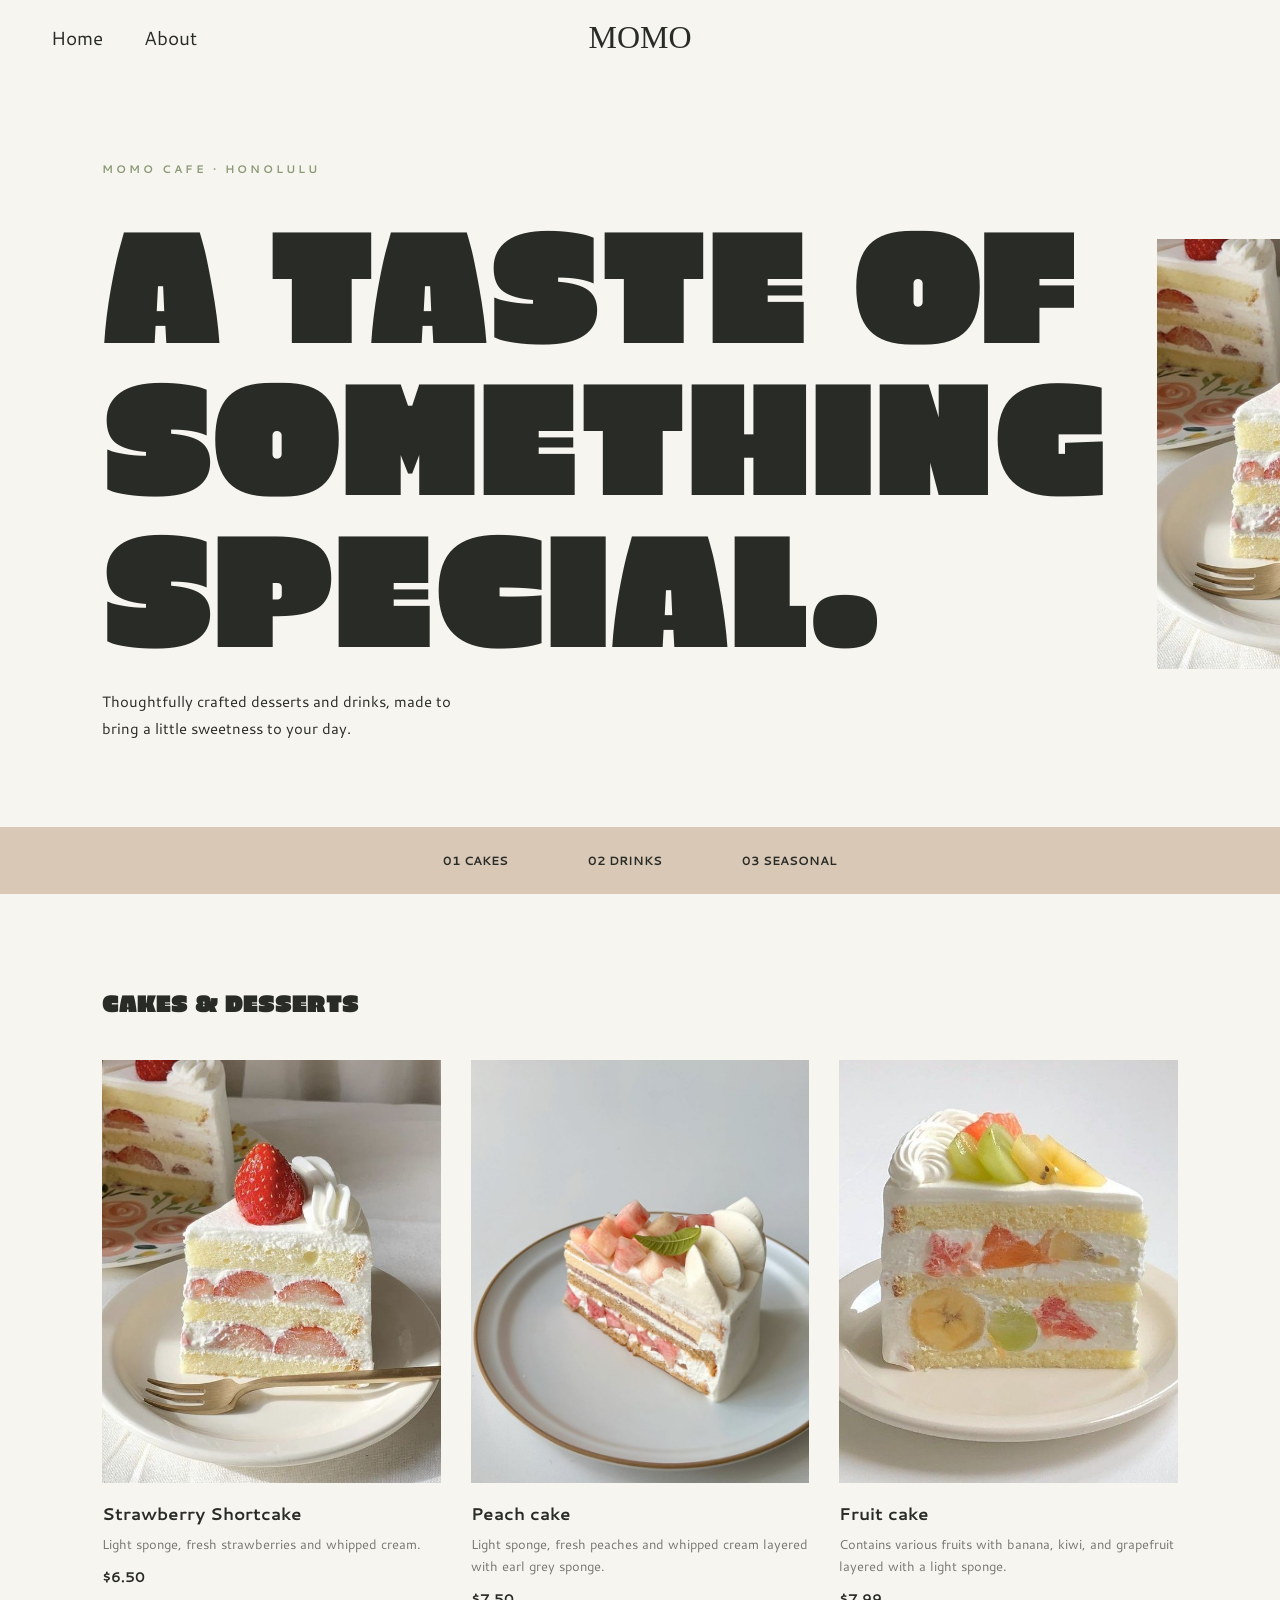
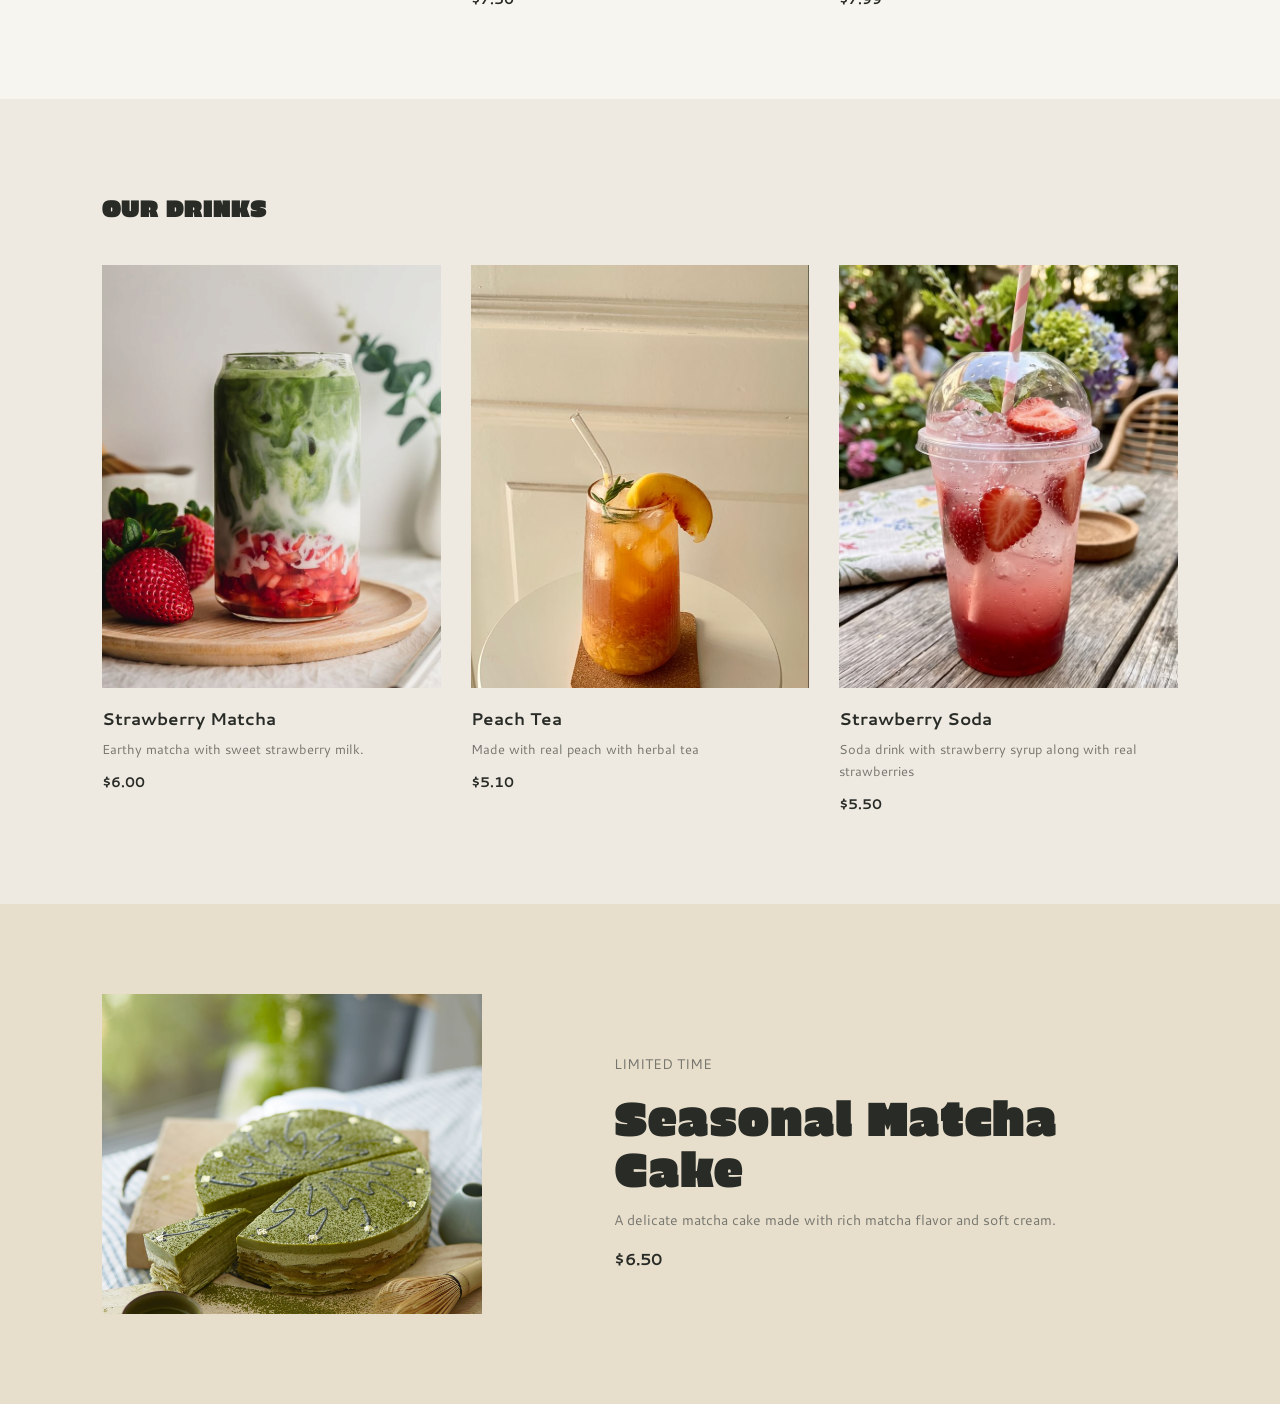
==== menu.html @ 0e981c54 "update seasonal section - change id link to class to reuse - fix overlap css code in menu and index " ====
<!DOCTYPE html>
<html lang="en">

<head>
    <meta charset="UTF-8">
    <meta name="viewport" content="width=device-width, initial-scale=1.0">
    <title>MOMO | Our Menu</title>
    <link rel="stylesheet" href="style.css">
    <link rel="preconnect" href="https://fonts.googleapis.com">
    <link rel="preconnect" href="https://fonts.gstatic.com" crossorigin>
    <link href="https://fonts.googleapis.com/css2?family=Basic&family=Erica+One&family=Redaction+10&family=Cantarell:wght@400;700&display=swap" rel="stylesheet">
</head>

<body class="menu-page">

    <!-- Navbar -->
    <nav class="navbar">
        <a href="index.html" class="menu">Home</a>
        <a href="index.html#about" class="menu">About</a>
        <p id="logo">MOMO</p>
    </nav>

    <main>
        <!-- Menu Introduction -->
        <div class="menu-intro">
            <div class="intro-heading">
                <p class="sub">
                    MOMO CAFE · HONOLULU
                </p>
                <h1>A TASTE OF<br>
                    SOMETHING<br>
                    SPECIAL.</h1>
                <p class="intro-description">
                    Thoughtfully crafted desserts and drinks,
                    made to bring a little sweetness to your day.
                </p>
            </div>
            <div class="intro-image">
                <img src="assets/cake_1.jpg" alt="strawberry shortcake" class="base">
                <img src="assets/sketch_1.jpg" alt="Stawberry shortcake sketch" class="hover">
            </div>
        </div>

        <!-- Category Navigation -->
        <div class="menu-categories">
            <a href="#cakes">01 CAKES</a>
            <a href="#drinks">02 DRINKS</a>
            <a href="#seasonal">03 SEASONAL</a>
        </div>

        <!-- Cakes and Desserts -->
        <div class="menu-section" id="cakes">
            <div class="section-heading">
                <div>
                    <h2>CAKES & DESSERTS</h2>
                </div>
            </div>

            <div class="product-grid">
                <!-- Strawberry Shortcake -->
                <div class="product-card">
                    <div class="product-image">
                        <img src="assets/cake_1.jpg" alt="Strawberry shortcake">
                    </div>
                    <div class="product-info">
                        <h3>Strawberry Shortcake</h3>
                        <p>
                            Light sponge, fresh strawberries
                            and whipped cream.
                        </p>
                        <span>$6.50</span>
                    </div>
                </div>
                <!-- Peach cake -->
                <div class="product-card">
                    <div class="product-image">
                        <img src="assets/cake_2.jpg" alt="Peach cake">
                    </div>
                    <div class="product-info">
                        <h3>Peach cake</h3>
                        <p>
                            Light sponge, fresh peaches
                            and whipped cream layered with earl grey sponge.
                        </p>
                        <span>$7.50</span>
                    </div>
                </div>
                <!-- Fruit cake -->
                <div class="product-card">
                    <div class="product-image">
                        <img src="assets/cake_3.jpg" alt="Fruit cake">
                    </div>
                    <div class="product-info">
                        <h3>Fruit cake</h3>
                        <p>
                            Contains various fruits with
                            banana, kiwi, and grapefruit
                            layered with a light sponge.
                        </p>
                        <span>$7.99</span>
                    </div>
                </div>
            </div>
        </div>

        <!-- Drinks -->
        <div class="menu-section drinks-section" id="drinks">
            <div class="section-heading">
                <div>
                    <h2>OUR DRINKS</h2>
                </div>
            </div>

            <div class="product-grid">
                <!-- Strawberry Matcha -->
                <div class="product-card">
                    <div class="product-image">
                        <img src="assets/drink_2.png" alt="Strawberry matcha"></div>
                    <div class="product-info">
                        <h3>Strawberry Matcha</h3>
                        <p>
                            Earthy matcha with sweet strawberry milk.
                        </p>
                        <span>$6.00</span>
                    </div>
                </div>
                <div class="product-card">
                    <div class="product-image">
                        <img src="assets/drink_5.jpg" alt="Peach tea"></div>
                    <div class="product-info">
                        <h3>Peach Tea</h3>
                        <p>
                            Made with real peach with herbal tea
                        </p>
                        <span>$5.10</span>
                    </div>
                </div>
                <div class="product-card">
                    <div class="product-image">
                        <img src="assets/drink_4.jpg" alt="Strawberry Soda"></div>
                    <div class="product-info">
                        <h3>Strawberry Soda</h3>
                        <p>
                            Soda drink with strawberry syrup along with real strawberries
                        </p>
                        <span>$5.50</span>
                    </div>
                </div>
            </div>
        </div>

        <!-- Seasonal Special -->
        <div class="season-featured" id="seasonal">
            <div class="seasonal-img">
                <img src="assets/cake_4.jpg" alt="Matcha layered cake">
            </div>
            <div class="season-featured-info">
                <p>LIMITED TIME</p>
                <h3>Seasonal Matcha Cake</h3>
                <p>A delicate matcha cake made with rich matcha flavor and soft cream.</p>
                <span>$6.50</span>
            </div>
        </div>

    </main>
</body>
</html>
---- style.css ----
body {
    margin: 0;
    padding: 0;
    background-color: #F7F5EF;
}

/* Navigation bar */
.navbar {
    background-color: #F7F5EF;
    width: 100%;
    box-sizing: border-box;
    font-family: "Cantarell", sans-serif;
    font-size: 1.2rem;
    position: fixed;
    top: 0;
    left: 0;
    padding: 15px 35px;
    z-index: 10;

    display: flex;
    align-items: center;
    gap: 25px;
}

#logo {
    position: absolute;
    left: 50%;
    transform: translateX(-50%);
    margin: 0;
    font-family: "Redaction 10", serif;
    font-size: 2rem;
}

.menu {
    color: #292B27;
    text-decoration: none;
    margin-left: 1rem;
}

.menu:hover {
    color: #8B9A76;
}

/* Hero section */
.top {
    position: relative;
    background-color: #8B9A76;
    min-height: 600px;
    overflow: hidden;
}

/* Pink diagonal shape */
#shape {
    position: absolute;
    top: 40px;
    bottom: 0;
    right: 0;
    width: 64%;
    height: auto;
    background-color: #D99A98;
    clip-path: polygon(39% 0, 100% 0, 100% 100%, 0 100%);
    z-index: 0;
}

@keyframes getbigger {
    0% {
    opacity: 0;
    transform: scale(0.5); 
  }
  70% {
    opacity: 1;
    transform: scale(1.1);
  }
  100% {
    transform: scale(1) translate(20px, 30px); 
  }
}

#head_image{
    width: 850px;
    position: absolute;
    top: -120px;
    right: 20px;   
    z-index: 1;
    animation-name: getbigger;
    animation-duration: 3s;
    animation-fill-mode: forwards;
}

/* Main heading */
.title {
    position: relative;
    z-index: 1;
    margin: 0;
    padding-left: 4rem;
    padding-top: 100px;
}

h1 {
    font-family: "Erica One", sans-serif;
    line-height: 0.75;
    color: #F7F5EF;
    font-weight: 400;
    font-style: normal;
    font-size: 10rem;
    margin: 0;
}

#menu-link {
    display: flex;
    width: fit-content;
    margin-top: 30px;
    font-size: 15px;
    font-family: "Cantarell", sans-serif;
    font-weight: 700;
    color: #F7F5EF;
    background-color: transparent;
    border: 2px solid #F7F5EF;
    padding: 10px 20px;
    border-radius: 30px;
    text-decoration: none;
}

#menu-link:hover {
    background-color: #F7F5EF;
    color: #292B27;
}

/* Menu section */
.Menu {
    background-color: #F7F5EF;
    min-height: 500px;
    padding: 60px 40px;
    box-sizing: border-box;
    display: flex;
    gap: 40px;
    align-items: center;
}

.Menu .text {
    font-family: "Cantarell", sans-serif;
    position: static;
    flex: 0 0 180px;
    margin: 0;
}

#cake_menu {
    display: grid;
    grid-template-columns: repeat(6, minmax(0, 1fr));
    gap: 15px;
    flex: 1;
}

.cake {
    width: 100%;
    height: 300px;
    min-width: 0;
    overflow: hidden;
    clip-path: inset(0% 0% 0% 15% round 0% 20% 0% 0%);
}

.cake img {
    width: 100%;
    height: 100%;
    object-fit: cover;
}

.link {
    display: inline-block;
    margin-top: 0;
    font-size: 13px;
    font-family: "Cantarell", sans-serif;
    color: #292B27;
    text-decoration: none;
    border-bottom: 1px solid #292B27;
    padding-bottom: 3px;
}

#link:hover {
    color: #8B9A76;
    border-color: #8B9A76;
}

/* SEASONAL */
.seasonal {
    display: grid;
    grid-template-columns: 1fr 1fr;
    align-items: center;
    gap: 60px;
    padding: 90px 8%;
    background-color: #EEEAE1;
    box-sizing: border-box;
}

.seasonal-image {
    width: 100%;
    height: 420px;
    overflow: hidden;
}

.seasonal-image img {
    width: 100%;
    height: 100%;
    object-fit: cover;
    display: block;
    transition: transform 0.5s ease;
}

.seasonal-image:hover img {
    transform: scale(1.05);
}

.seasonal-info {
    max-width: 420px;
}

.seasonal-label {
    font-family: "Cantarell", sans-serif;
    font-size: 11px;
    font-weight: 700;
    letter-spacing: 3px;
    color: #8B9A76;
    margin-bottom: 20px;
}

.seasonal-info h2 {
    font-family: "Erica One", sans-serif;
    font-size: 5rem;
    line-height: 1;
    font-weight: 400;
    color: #292B27;
    margin: 20px 0;
}

.seasonal-description {
    font-family: "Cantarell", sans-serif;
    font-size: 14px;
    line-height: 1.8;
    max-width: 350px;
}

.seasonal-info .seasonal-price {
    font-family: "Cantarell", sans-serif;
    font-size: 16px;
    font-weight: 700;
    color: #292B27;
    margin-top: 20px;
}

/* About section */
.about {
    font-family: "Cantarell", sans-serif;
    background-color: #D99A98;
    min-height: 400px;
    padding: 20px;
    align-items: center;
    box-sizing: border-box;
    display: grid;
    grid-template-columns: 1fr 1fr 1fr;
    gap: 20px;
}

.about-intro {
    font-size: 1.5rem;
}

.about-image{
        width: 100%;
    margin: auto;
    position: relative;
    display: inline-block;
    border-radius: 40px;    
    overflow: hidden; 
}

.about-image img {
    position: absolute;
    top: 0;
    left: 0;
    width: 100%;
    height: 100%;
    object-fit: cover;
    display: block;
}

.about-image .base {
    position: relative;
    width: 100%;
    height: auto;
    display: block;
    object-fit: cover;
}

.about-image .hover {
    position: absolute;
    top: 0;
    left: 0;
    width: 100%;
    height: 100%;
    object-fit: cover;
    display: block;
    opacity: 0;
}

.about-image:hover .hover {
    animation: fadeIn 0.5s ease-in-out forwards; 
}






/* MENU */
.menu-page {
    background-color: #F7F5EF;
    color: #292B27;
}

/* navBar */
.menu-page .navbar {
    display: flex;
    align-items: center;
    box-sizing: border-box;
    padding: 15px 35px;
    height: 75px;
}

.menu-page #logo {
    position: absolute;
    left: 50%;
    transform: translateX(-50%);
    margin: 0;
    font-size: 2rem;
}

/* MENU INTRODUCTION */
.menu-intro {
    min-height: 620px;
    padding: 150px 8% 70px;
    box-sizing: border-box;

    display: grid;
    grid-template-columns: 1fr 0.9fr;
    align-items: center;
    gap: 50px;

    position: relative;
    background-color: #F7F5EF;
}

.sub {
    font-family: "Cantarell", sans-serif;
    font-size: 11px;
    letter-spacing: 3px;
    font-weight: 700;
    color: #8B9A76;
    margin-bottom: 25px;
}

.intro-heading h1 {
    font-family: "Erica One", sans-serif;
    line-height: 0.95;
    font-weight: 400;
    margin: 0;
    color: #292B27;
}

.intro-description {
    font-family: "Cantarell", sans-serif;
    font-size: 15px;
    line-height: 1.8;
    max-width: 350px;
    margin-top: 30px;
}

.intro-image {
    width: 330px; 
    height: 430px;
    display: inline-block;
    position: relative;
}

.intro-image img {
    position: absolute;
    top: 0;
    left: 0;
    width: 100%;
    height: 100%;
    object-fit: cover;
    display: block;
}

.intro-image .hover {
    opacity: 0;
}

.intro-image:hover .hover {
    animation: fadeIn 0.5s ease-in-out forwards; 
}

@keyframes fadeIn {
    from {
        opacity: 0;
    }
    to {
        opacity: 1;
    }
}

/* CATEGORY NAV */
.menu-categories {
    background-color: #D8C8B5;
    display: flex;
    justify-content: center;
    gap: 80px;
    padding: 25px;
}

.menu-categories a {
    font-family: "Cantarell", sans-serif;
    font-size: 12px;
    font-weight: 700;
    color: #292B27;
    text-decoration: none;
    transition: color 0.3s ease;
}

.menu-categories a:hover {
    color: #8B9A76;
}

/* PRODUCT SECTIONS*/
.menu-section {
    padding: 90px 8%;
    background-color: #F7F5EF;
    scroll-margin-top: 75px;
}

.section-heading {
    display: flex;
    justify-content: space-between;
    align-items: end;
    margin-bottom: 40px;
}

.section-heading h2 {
    font-family: "Erica One", sans-serif;
    font-weight: 400;
    margin: 0;
}

.section-number {
    font-family: "Cantarell", sans-serif;
    font-size: 12px;
    letter-spacing: 2px;
}

/* PRODUCT*/
.product-grid {
    display: grid;
    grid-template-columns: repeat(3, minmax(0, 1fr));
    gap: 30px;
}

.product-card {
    min-width: 0;
}

.product-image {
    width: 100%;
    aspect-ratio: 4 / 5;
    overflow: hidden;
    background-color: #E8E1D6;
}

.product-image img {
    width: 100%;
    height: 100%;
    object-fit: cover;
    display: block;
    transition: transform 0.5s ease;
}

.product-card:hover .product-image img {
    transform: scale(1.05);
}

.product-info {
    padding-top: 18px;
}

.product-info h3 {
    font-family: "Cantarell", sans-serif;
    font-size: 17px;
    font-weight: 700;
    margin: 0 0 8px;
}

.product-info p {
    font-family: "Cantarell", sans-serif;
    font-size: 13px;
    line-height: 1.7;
    color: #77766F;
    margin: 0 0 12px;
}

.product-info span {
    font-family: "Cantarell", sans-serif;
    font-size: 14px;
    font-weight: 700;
}


/*DRINKS*/

.drinks-section {
    background-color: #EEEAE1;
}


/* SEASONAL */
.season-featured {
    display: grid;
    grid-template-columns: 0.8fr 1fr;
    align-items: center;
    gap: 60px;
    padding: 90px 8%;
    background-color: #e7dfcc;
}

.seasonal-img {
    width: 100%;
    max-width: 380px;
    height: 320px;
    overflow: hidden;
}

.seasonal-img img {
    width: 100%;
    height: 100%;
    object-fit: cover;
    display: block;
}

.season-featured-info h3 {
    font-family: "Erica One", sans-serif;
    font-size: 3rem;
    line-height: 1.05;
    margin: 15px 0;
    font-weight: 400;
}

.season-featured-info p {
    font-family: "Cantarell", sans-serif;
    font-size: 14px;
    line-height: 1.8;
    color: #77766F;
}

.season-featured-info span {
    font-family: "Cantarell", sans-serif;
    font-weight: 700;
    font-size: 16px;
}
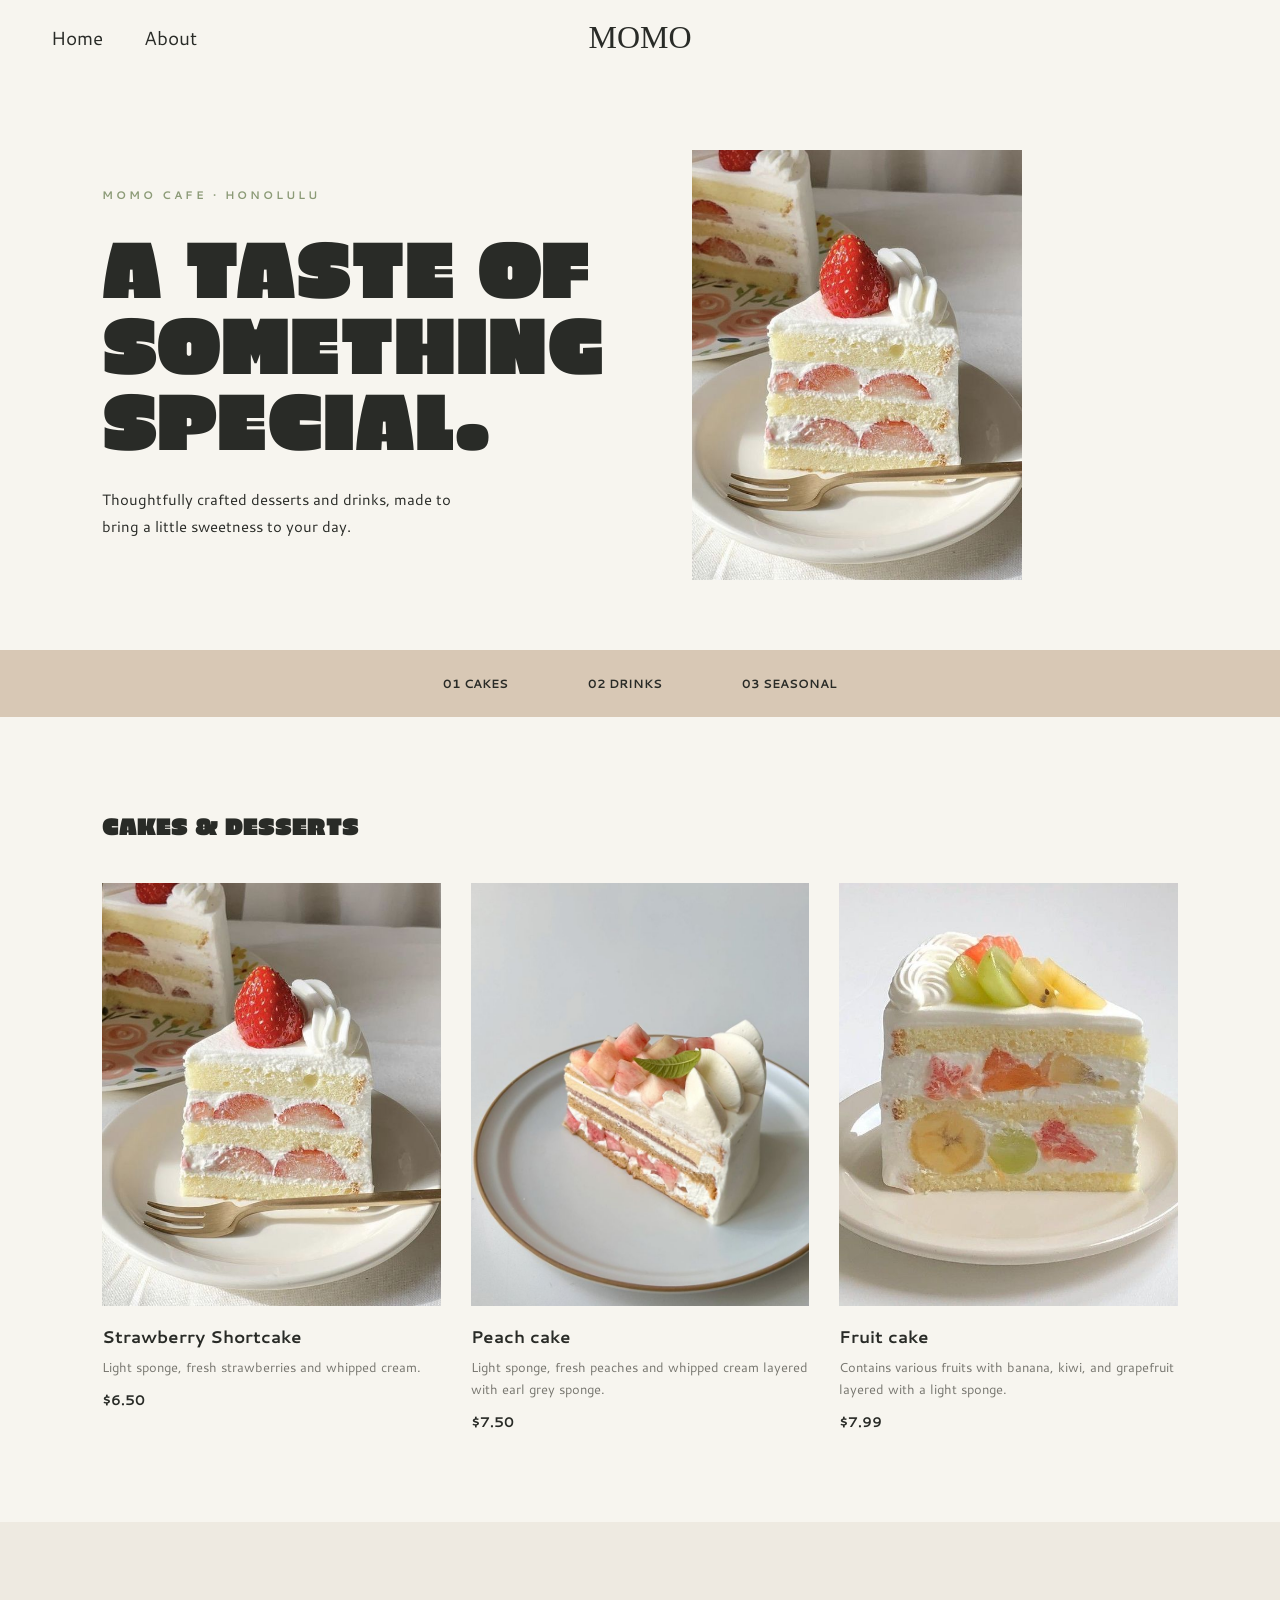
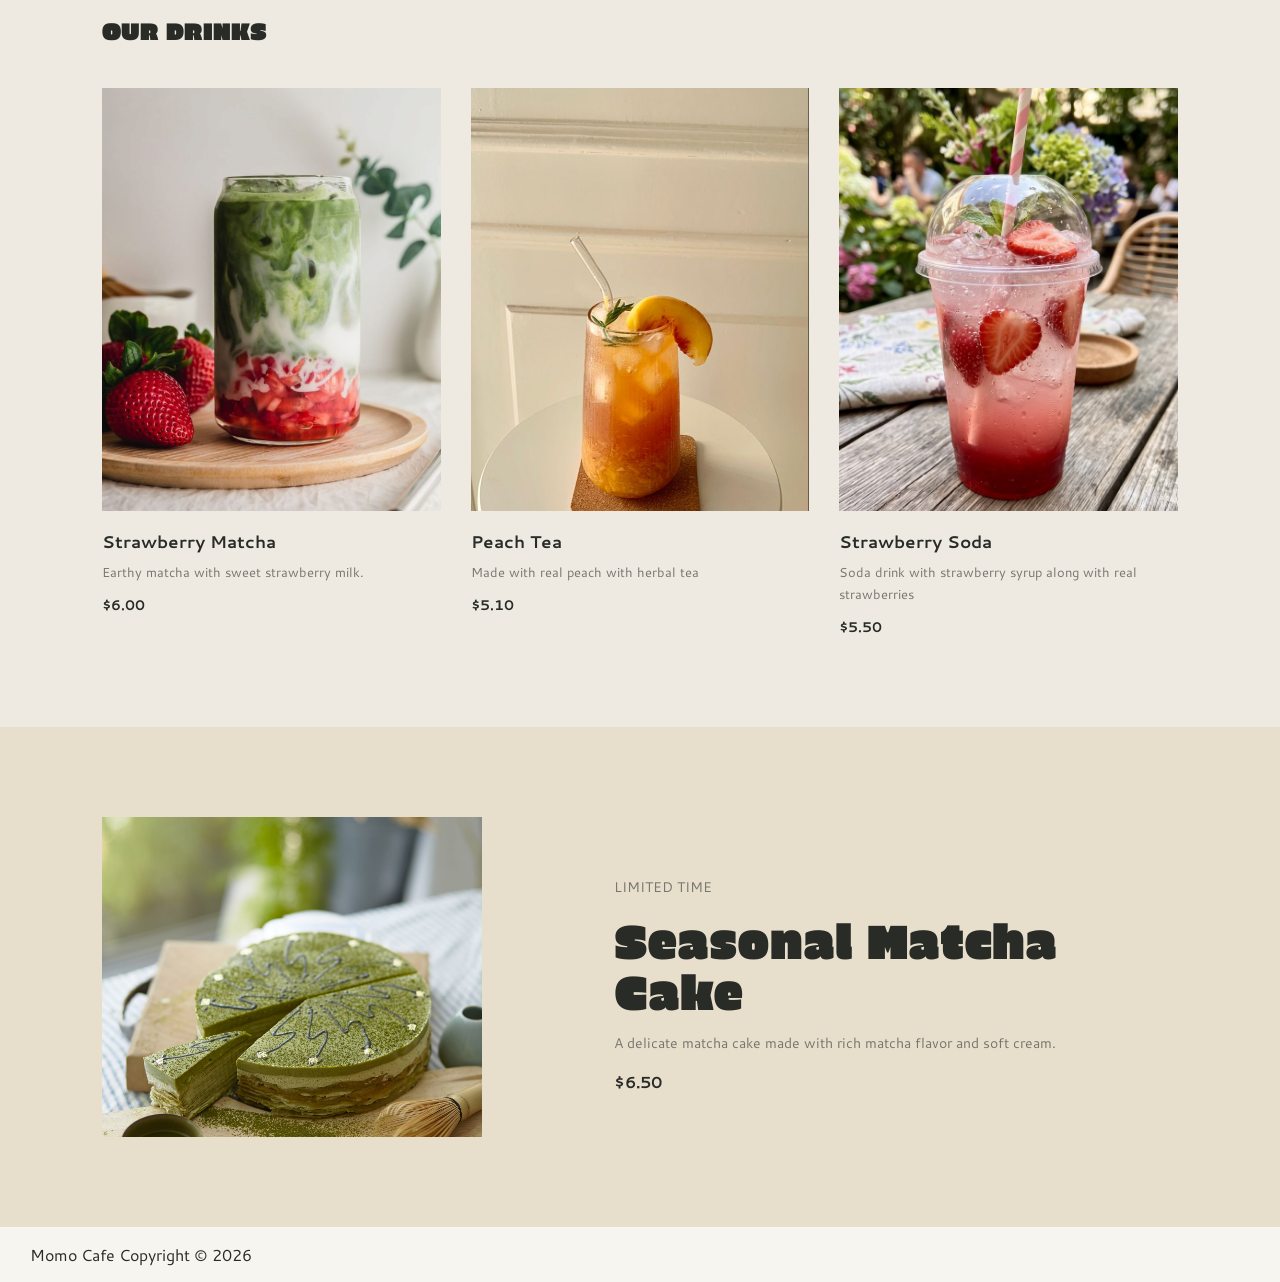
==== commit 8fe0b8a0: "Add Footer on both menu and index" ====
--- a/menu.html
+++ b/menu.html
@@ -164,5 +164,8 @@
         </div>
 
     </main>
+    <footer>
+        <p><span>Momo Cafe</span> Copyright &copy; 2026</p>
+    </footer>
 </body>
 </html>
--- a/style.css
+++ b/style.css
@@ -214,7 +214,7 @@
     max-width: 420px;
 }
 
-.seasonal-label {
+.label {
     font-family: "Cantarell", sans-serif;
     font-size: 11px;
     font-weight: 700;
@@ -256,16 +256,44 @@
     align-items: center;
     box-sizing: border-box;
     display: grid;
-    grid-template-columns: 1fr 1fr 1fr;
+    grid-template-columns: 1fr 0.8fr 0.9fr;
     gap: 20px;
 }
 
-.about-intro {
-    font-size: 1.5rem;
+.about-intro h3 {
+    font-family: "Erica One", sans-serif;
+    font-size: 3.5rem;
+    line-height: 1.05;
+    margin: 15px 0;
+    font-weight: 400;
+}
+
+.about-intro p {
+    font-family: "Cantarell", sans-serif;
+    font-size: 14px;
+    line-height: 1.8;
+}
+
+.about-intro .label{
+    color:#080808;
+}
+
+.about-info {
+    font-family: "Cantarell", sans-serif;
+}
+
+.about-info h5 {
+    font-size: 20px;
+    font-weight: 350;
+}
+
+.about-info p{
+    font-size: 15px;
+    transform: translate(30px, -20px);
 }
 
 .about-image{
-        width: 100%;
+    width: 100%;
     margin: auto;
     position: relative;
     display: inline-block;
@@ -360,6 +388,7 @@
 
 .intro-heading h1 {
     font-family: "Erica One", sans-serif;
+    font-size: 5rem;
     line-height: 0.95;
     font-weight: 400;
     margin: 0;
@@ -562,4 +591,14 @@
     font-family: "Cantarell", sans-serif;
     font-weight: 700;
     font-size: 16px;
-}+}
+
+
+/* FOOTER */
+footer{
+    padding-left: 30px;
+}
+
+footer p{
+    font-family: "Cantarell", sans-serif;
+}
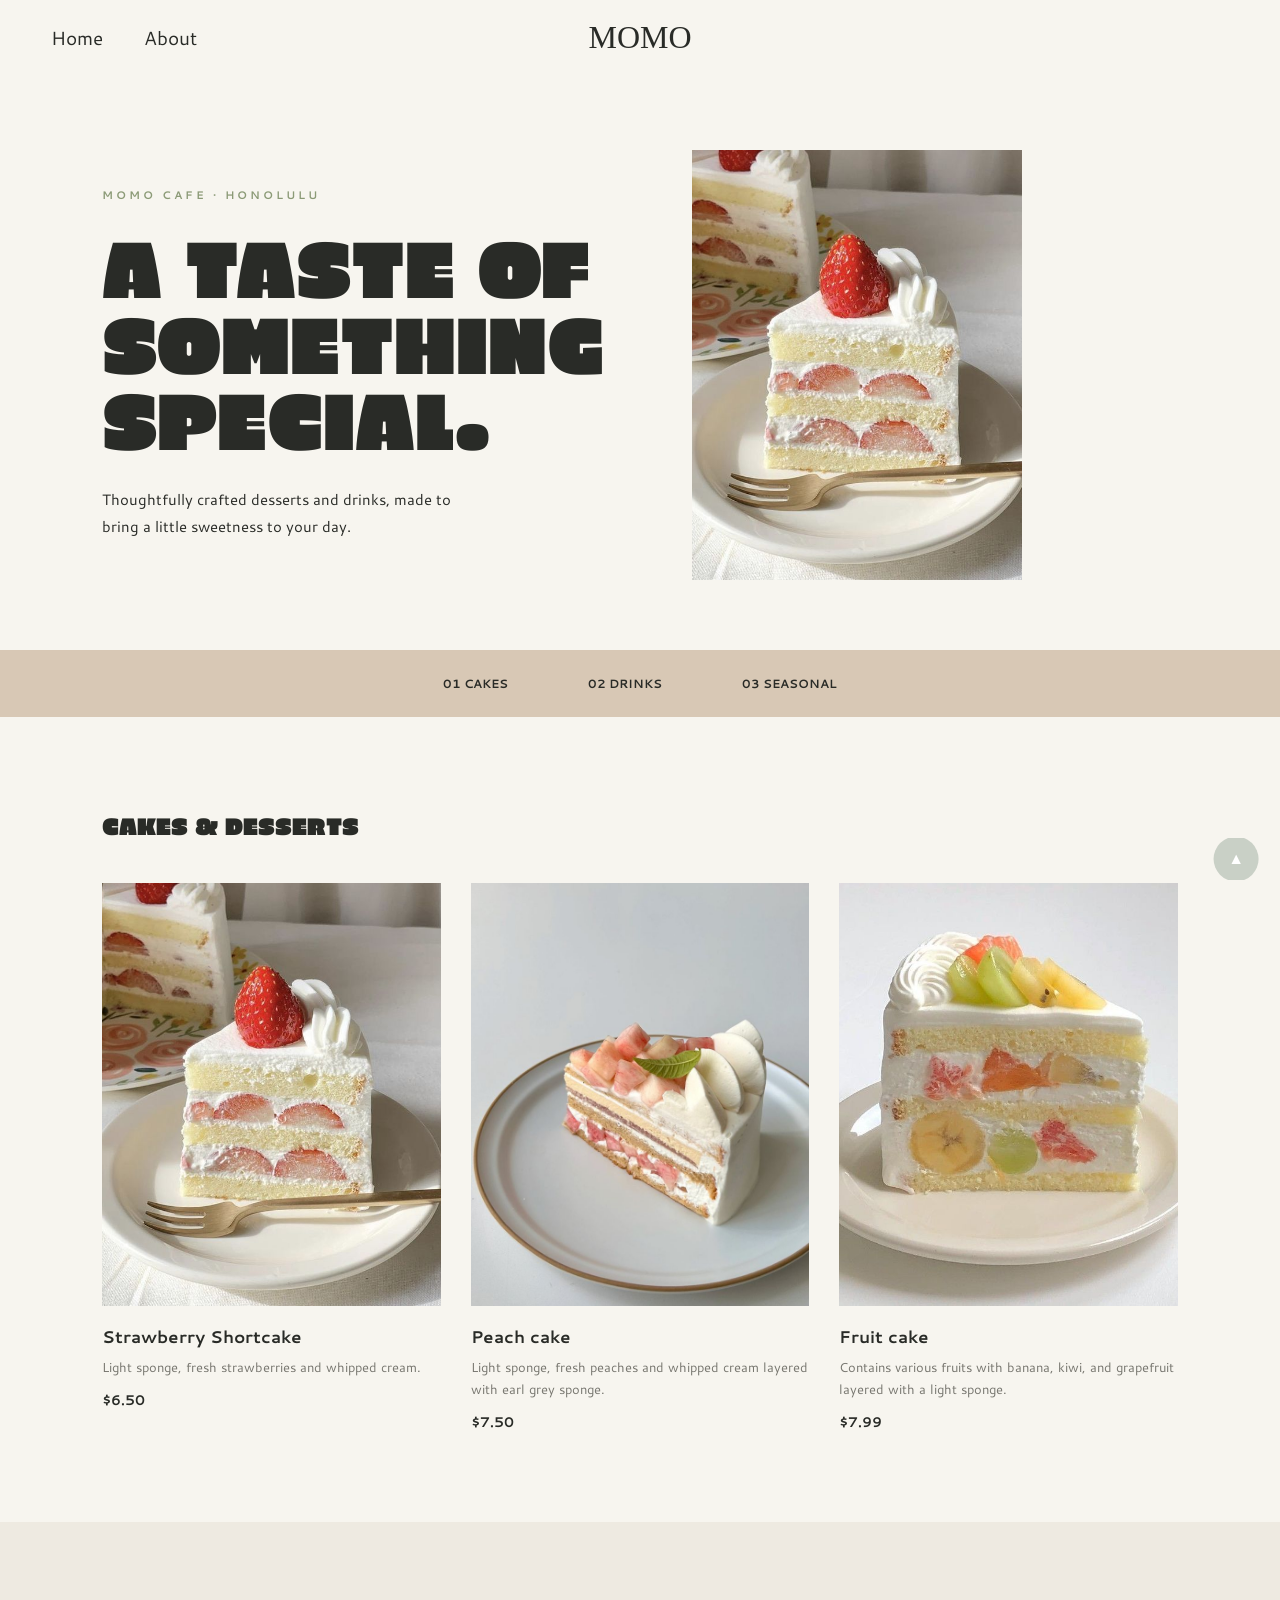
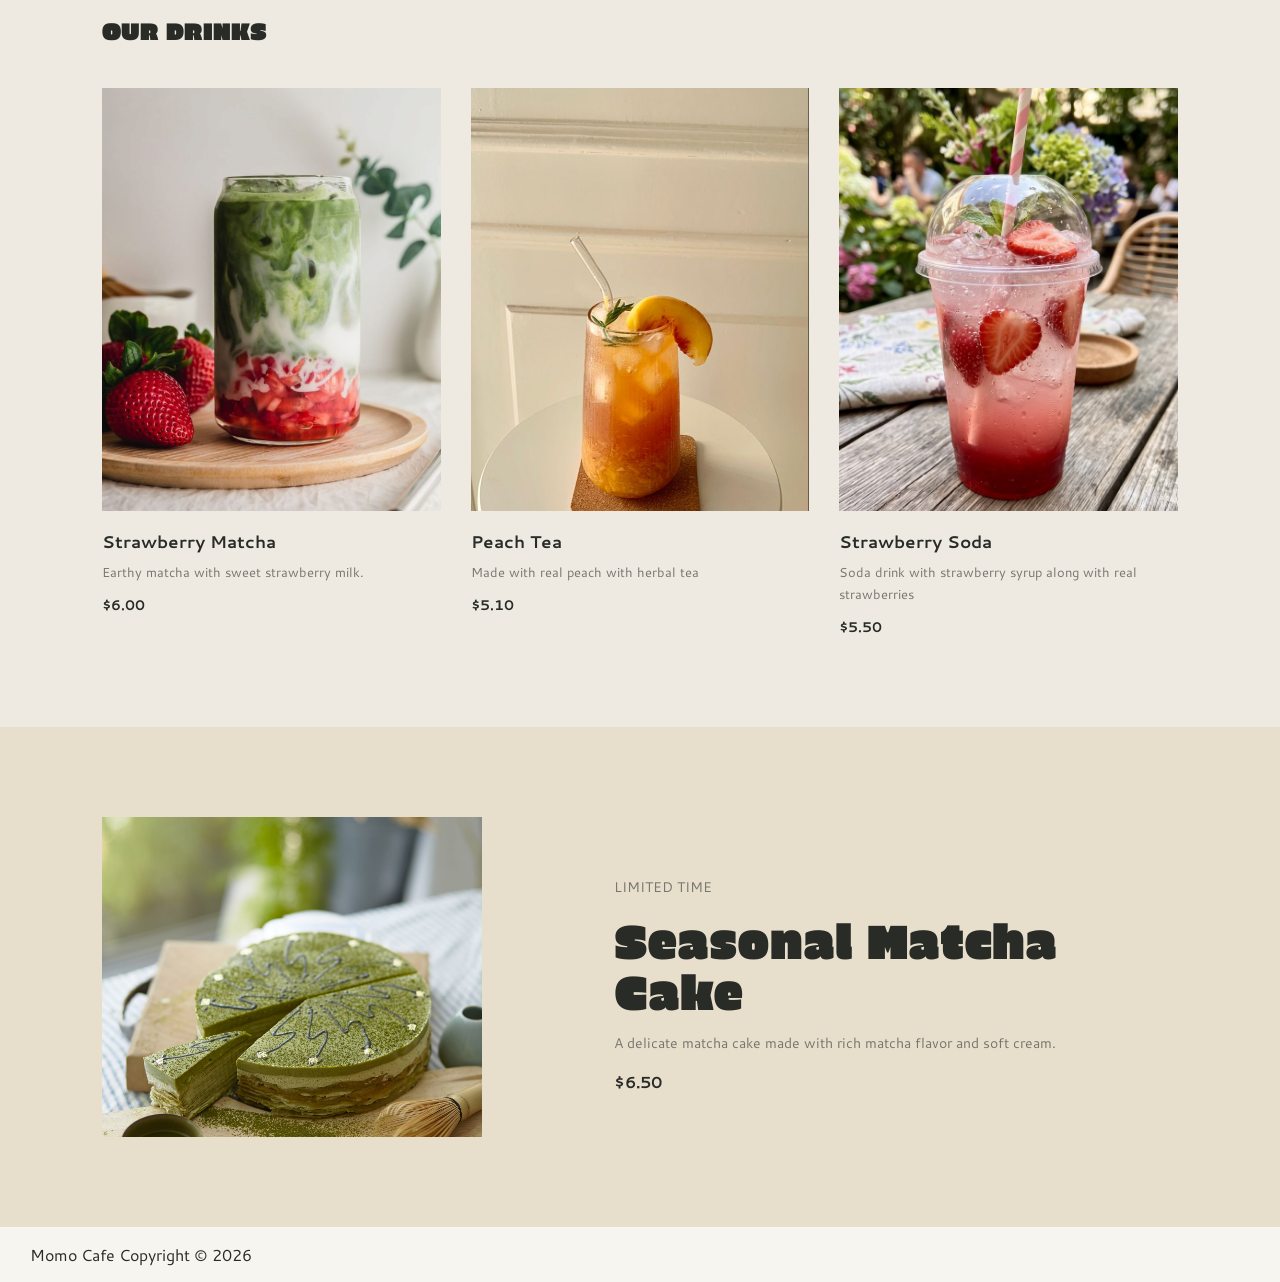
==== commit fcc42c41: "Add back to top button" ====
--- a/menu.html
+++ b/menu.html
@@ -23,7 +23,7 @@
 
     <main>
         <!-- Menu Introduction -->
-        <div class="menu-intro">
+        <div class="menu-intro" id="top">
             <div class="intro-heading">
                 <p class="sub">
                     MOMO CAFE · HONOLULU
@@ -162,7 +162,7 @@
                 <span>$6.50</span>
             </div>
         </div>
-
+        <a href="#top" class="backTop">▲</a>
     </main>
     <footer>
         <p><span>Momo Cafe</span> Copyright &copy; 2026</p>
--- a/style.css
+++ b/style.css
@@ -339,6 +339,8 @@
 
 
 
+
+
 /* MENU */
 .menu-page {
     background-color: #F7F5EF;
@@ -594,6 +596,22 @@
 }
 
 
+/* Back to top button */
+.backTop {
+    clip-path: circle(50%);
+    position: fixed;
+    bottom: 20px;
+    right: 20px;
+    padding: 12px 16px;
+    background: #657d6b4f;
+    color: white;
+    text-decoration: none;
+}
+
+.backTop:hover {
+    background: #6a6d67;
+}
+
 /* FOOTER */
 footer{
     padding-left: 30px;
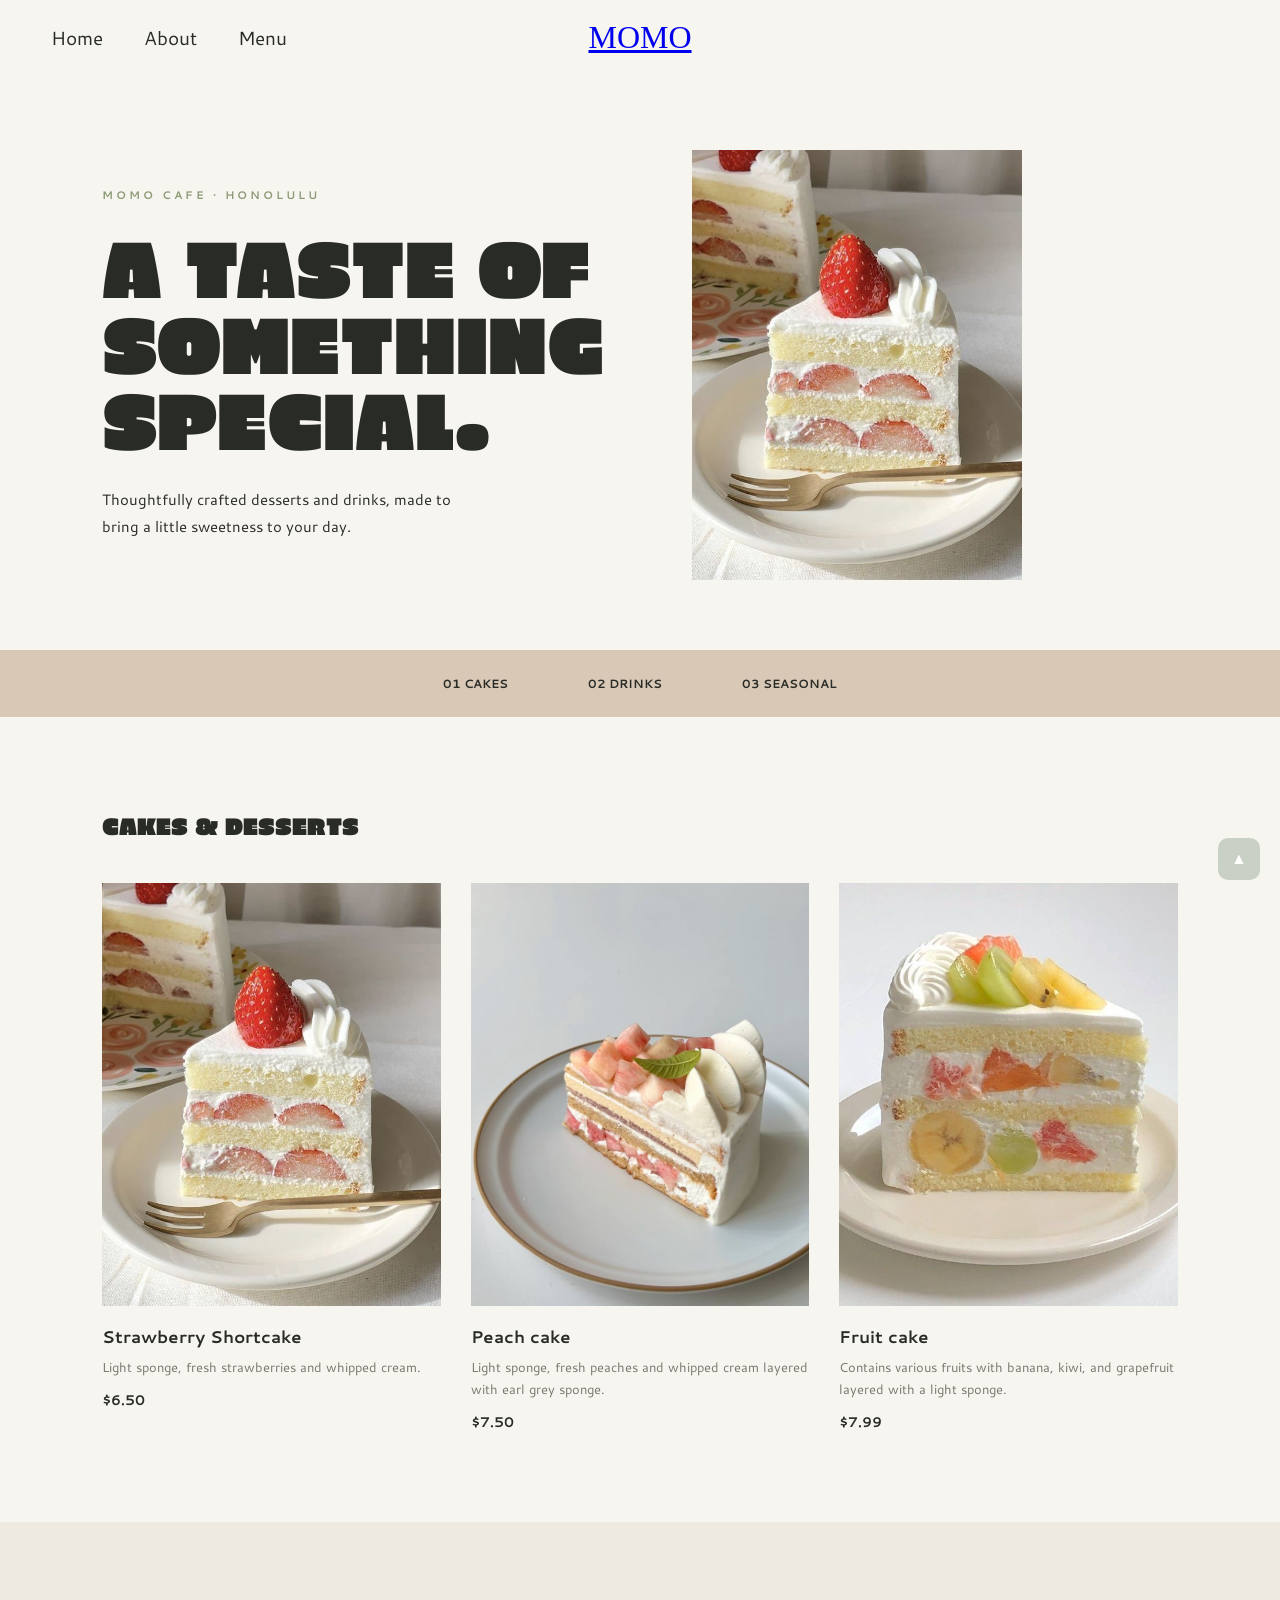
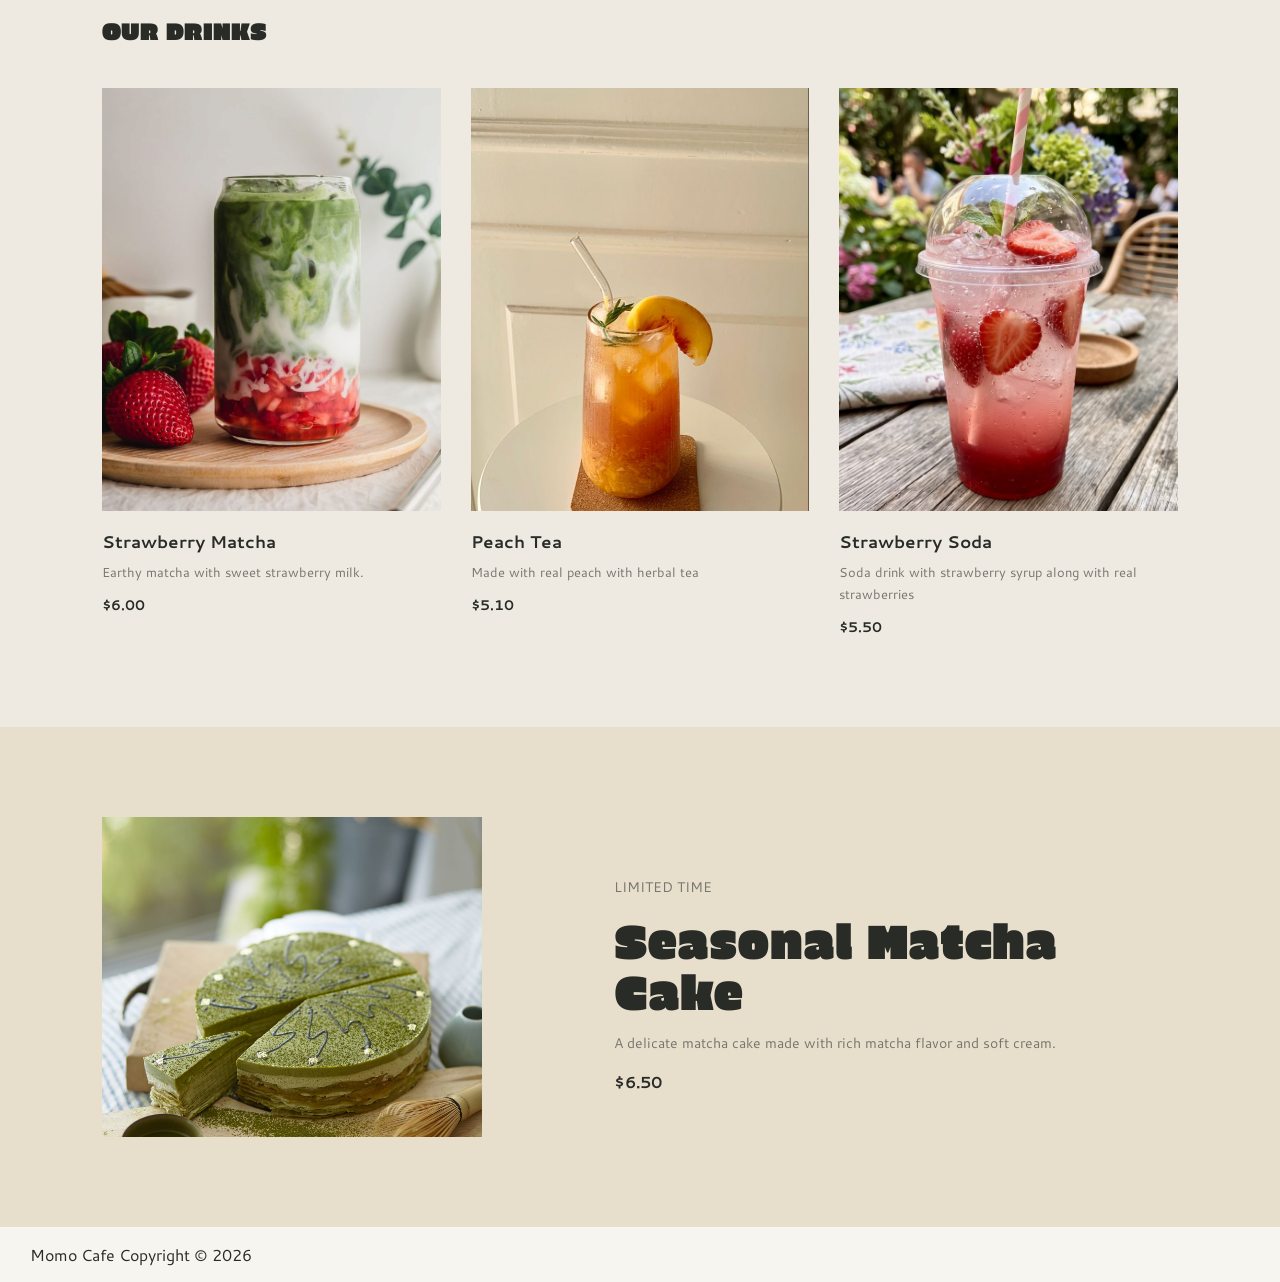
==== commit e45d6a2d: "change div to section and nav tag" ====
--- a/menu.html
+++ b/menu.html
@@ -17,13 +17,14 @@
     <!-- Navbar -->
     <nav class="navbar">
         <a href="index.html" class="menu">Home</a>
-        <a href="index.html#about" class="menu">About</a>
-        <p id="logo">MOMO</p>
+        <a href="#about" class="menu">About</a>
+        <a href="menu.html" class="menu">Menu</a>
+        <a href="index.html" id="logo">MOMO</a>
     </nav>
 
     <main>
         <!-- Menu Introduction -->
-        <div class="menu-intro" id="top">
+        <section class="menu-intro" id="top">
             <div class="intro-heading">
                 <p class="sub">
                     MOMO CAFE · HONOLULU
@@ -40,17 +41,17 @@
                 <img src="assets/cake_1.jpg" alt="strawberry shortcake" class="base">
                 <img src="assets/sketch_1.jpg" alt="Stawberry shortcake sketch" class="hover">
             </div>
-        </div>
+        </section>
 
         <!-- Category Navigation -->
-        <div class="menu-categories">
+        <section class="menu-categories">
             <a href="#cakes">01 CAKES</a>
             <a href="#drinks">02 DRINKS</a>
             <a href="#seasonal">03 SEASONAL</a>
-        </div>
+        </section>
 
         <!-- Cakes and Desserts -->
-        <div class="menu-section" id="cakes">
+        <section class="menu-section" id="cakes">
             <div class="section-heading">
                 <div>
                     <h2>CAKES & DESSERTS</h2>
@@ -102,10 +103,10 @@
                     </div>
                 </div>
             </div>
-        </div>
+        </section>
 
         <!-- Drinks -->
-        <div class="menu-section drinks-section" id="drinks">
+        <section class="menu-section drinks-section" id="drinks">
             <div class="section-heading">
                 <div>
                     <h2>OUR DRINKS</h2>
@@ -148,10 +149,10 @@
                     </div>
                 </div>
             </div>
-        </div>
+        </section>
 
         <!-- Seasonal Special -->
-        <div class="season-featured" id="seasonal">
+        <section class="season-featured" id="seasonal">
             <div class="seasonal-img">
                 <img src="assets/cake_4.jpg" alt="Matcha layered cake">
             </div>
@@ -161,7 +162,7 @@
                 <p>A delicate matcha cake made with rich matcha flavor and soft cream.</p>
                 <span>$6.50</span>
             </div>
-        </div>
+        </section>
         <a href="#top" class="backTop">▲</a>
     </main>
     <footer>
--- a/style.css
+++ b/style.css
@@ -598,18 +598,26 @@
 
 /* Back to top button */
 .backTop {
-    clip-path: circle(50%);
+    display: flex;
+    justify-content: center;
+    align-items: center;
+
+    width: 10px;
+    height: 10px;
+
+    border-radius: 10px;
     position: fixed;
     bottom: 20px;
     right: 20px;
-    padding: 12px 16px;
+    padding: 16px;
+
     background: #657d6b4f;
     color: white;
     text-decoration: none;
 }
 
 .backTop:hover {
-    background: #6a6d67;
+    background: #6a6d6799;
 }
 
 /* FOOTER */
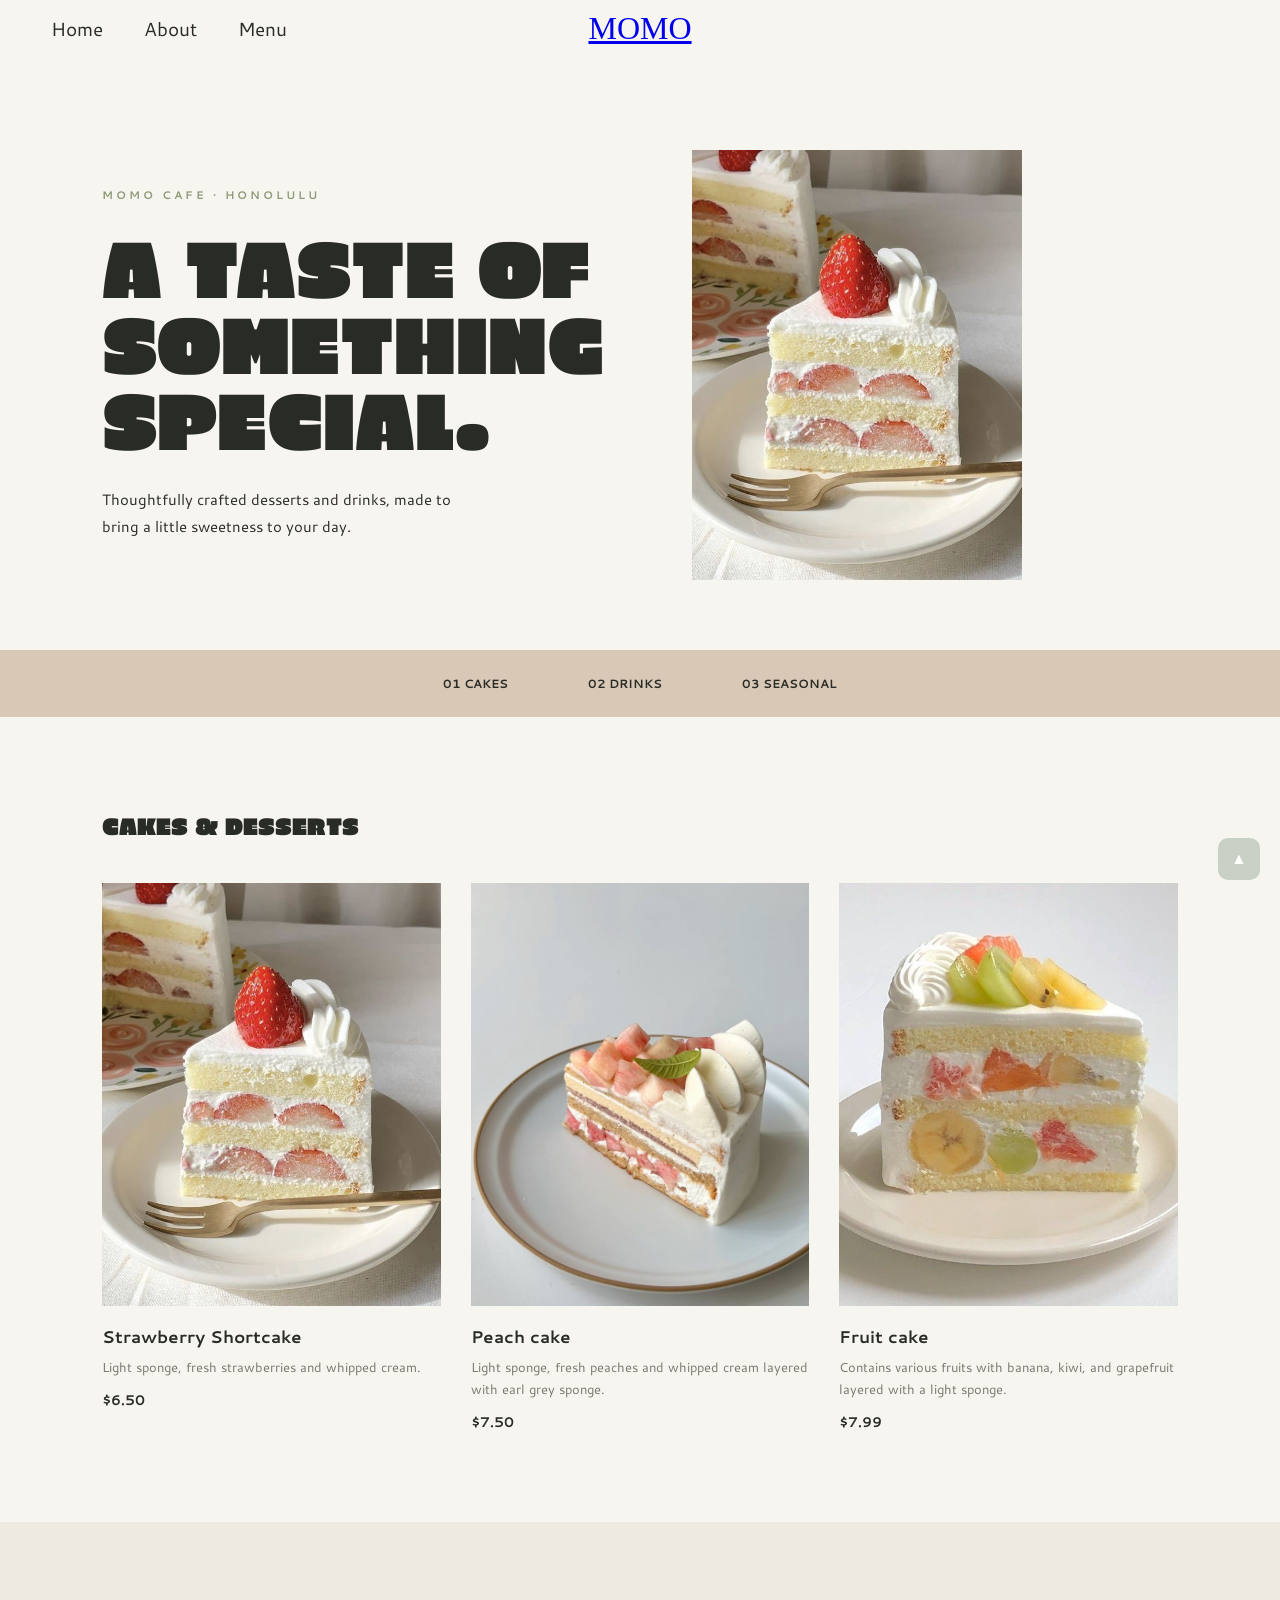
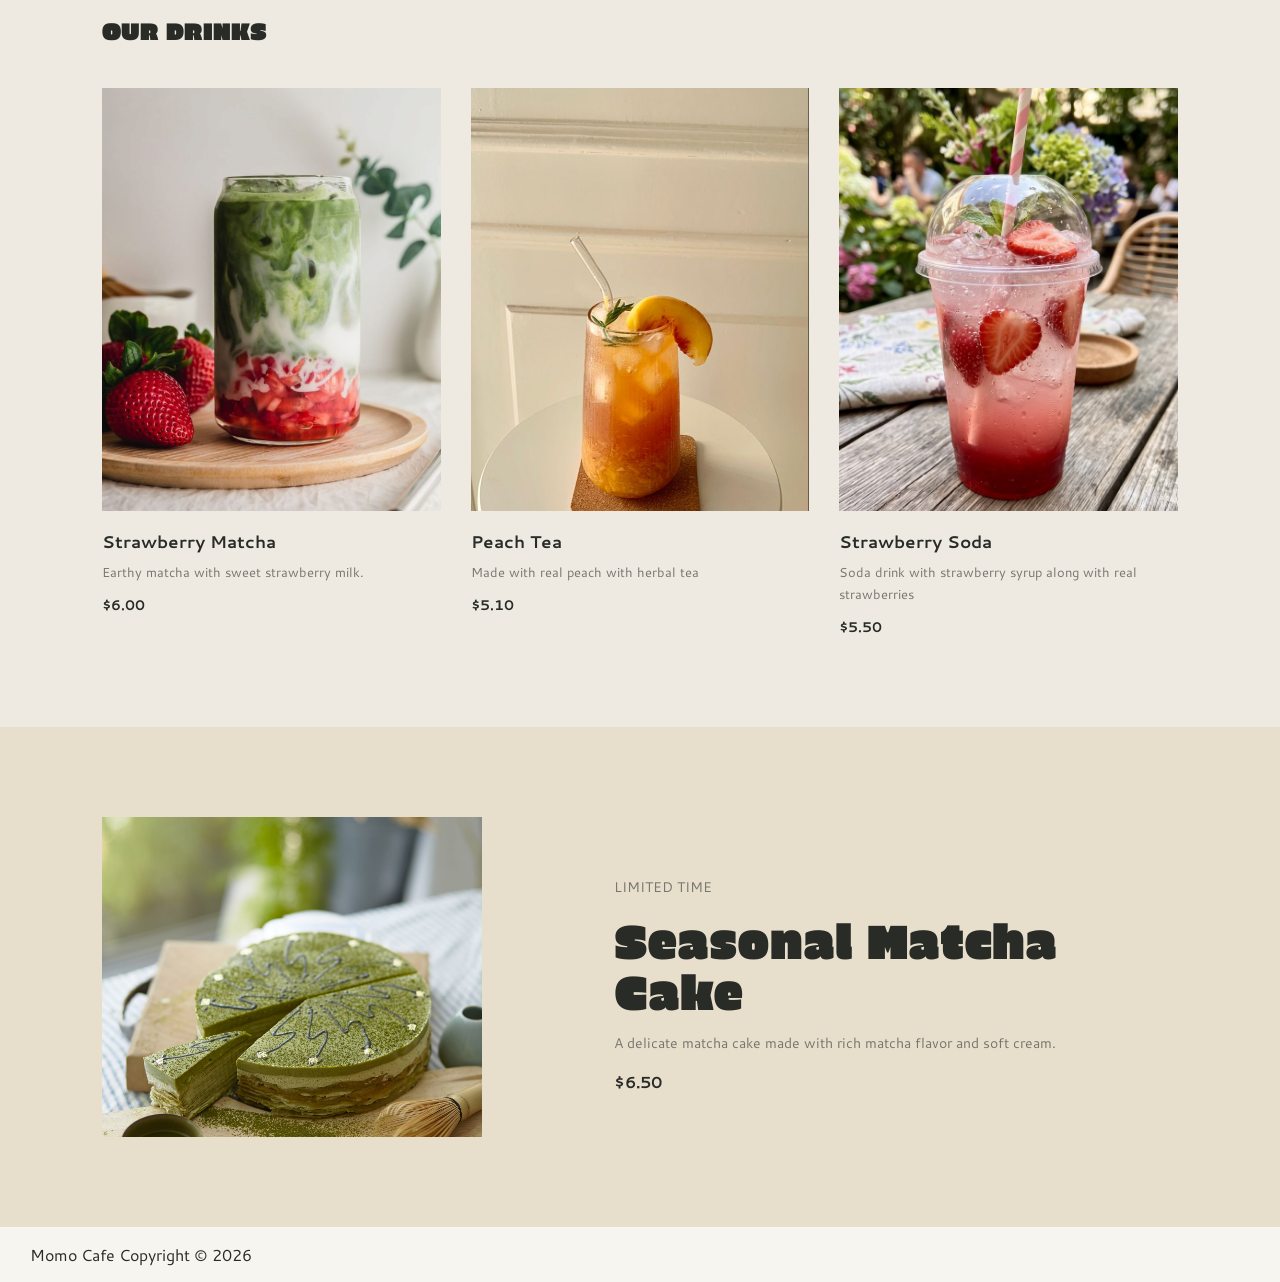
==== commit 96d8a5ff: "update all h5 to h3" ====
--- a/menu.html
+++ b/menu.html
@@ -17,7 +17,7 @@
     <!-- Navbar -->
     <nav class="navbar">
         <a href="index.html" class="menu">Home</a>
-        <a href="#about" class="menu">About</a>
+        <a href="index.html#about" class="menu">About</a>
         <a href="menu.html" class="menu">Menu</a>
         <a href="index.html" id="logo">MOMO</a>
     </nav>
--- a/style.css
+++ b/style.css
@@ -77,11 +77,12 @@
 }
 
 #head_image{
-    width: 850px;
+    width: min(65vw, 850px);
+    max-width: 100%;
+    height: auto;
     position: absolute;
     top: -120px;
-    right: 20px;   
-    z-index: 1;
+    right: 20px;
     animation-name: getbigger;
     animation-duration: 3s;
     animation-fill-mode: forwards;
@@ -146,7 +147,7 @@
 
 #cake_menu {
     display: grid;
-    grid-template-columns: repeat(6, minmax(0, 1fr));
+    grid-template-columns: repeat(4, minmax(0, 1fr));
     gap: 15px;
     flex: 1;
 }
@@ -176,7 +177,7 @@
     padding-bottom: 3px;
 }
 
-#link:hover {
+.link:hover {
     color: #8B9A76;
     border-color: #8B9A76;
 }
@@ -252,12 +253,12 @@
     font-family: "Cantarell", sans-serif;
     background-color: #D99A98;
     min-height: 400px;
-    padding: 20px;
+    padding: 70px 8%;
     align-items: center;
     box-sizing: border-box;
     display: grid;
     grid-template-columns: 1fr 0.8fr 0.9fr;
-    gap: 20px;
+    gap: 40px;
 }
 
 .about-intro h3 {
@@ -283,13 +284,15 @@
 }
 
 .about-info h5 {
-    font-size: 20px;
-    font-weight: 350;
-}
-
-.about-info p{
-    font-size: 15px;
-    transform: translate(30px, -20px);
+    font-size: 18px;
+    font-weight: 700;
+    margin: 20px 0 8px;
+}
+
+.about-info p {
+    font-size: 14px;
+    margin: 5px 0;
+    line-height: 1.6;
 }
 
 .about-image{
@@ -347,14 +350,6 @@
     color: #292B27;
 }
 
-/* navBar */
-.menu-page .navbar {
-    display: flex;
-    align-items: center;
-    box-sizing: border-box;
-    padding: 15px 35px;
-    height: 75px;
-}
 
 .menu-page #logo {
     position: absolute;
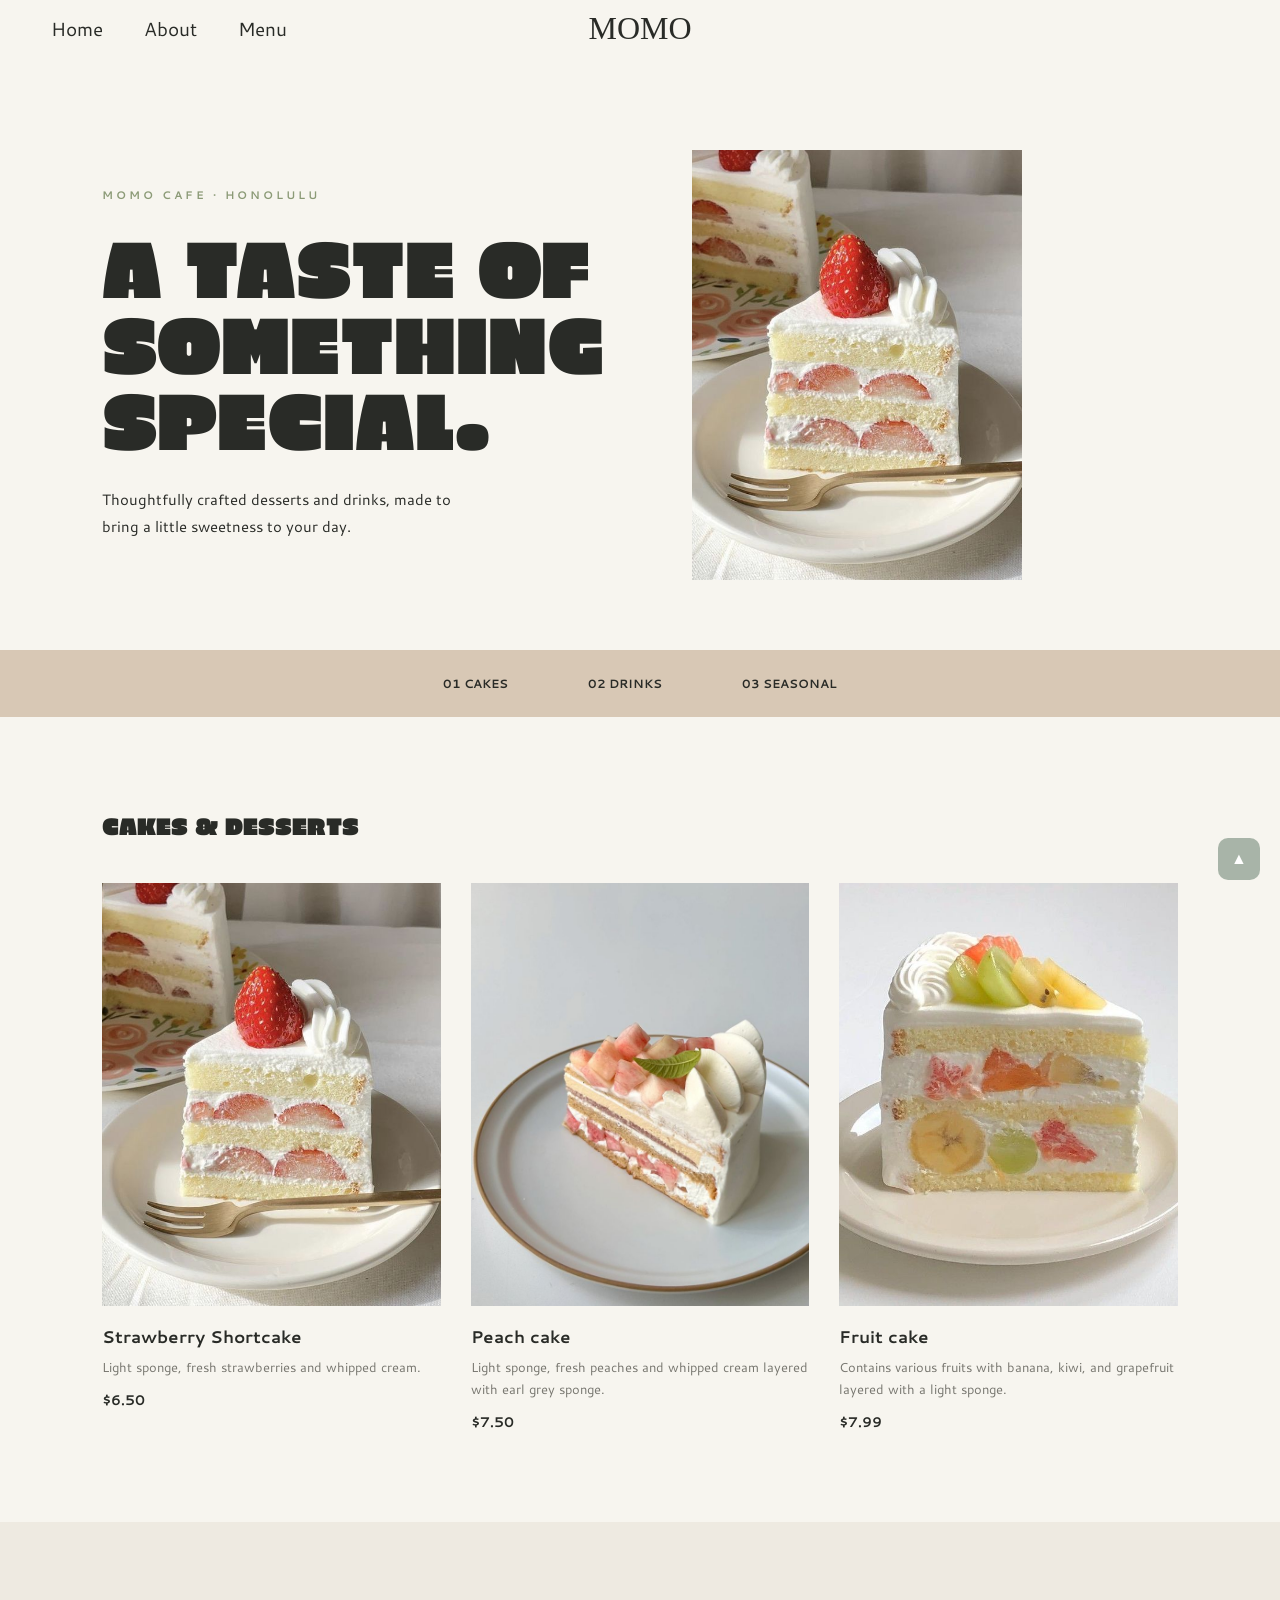
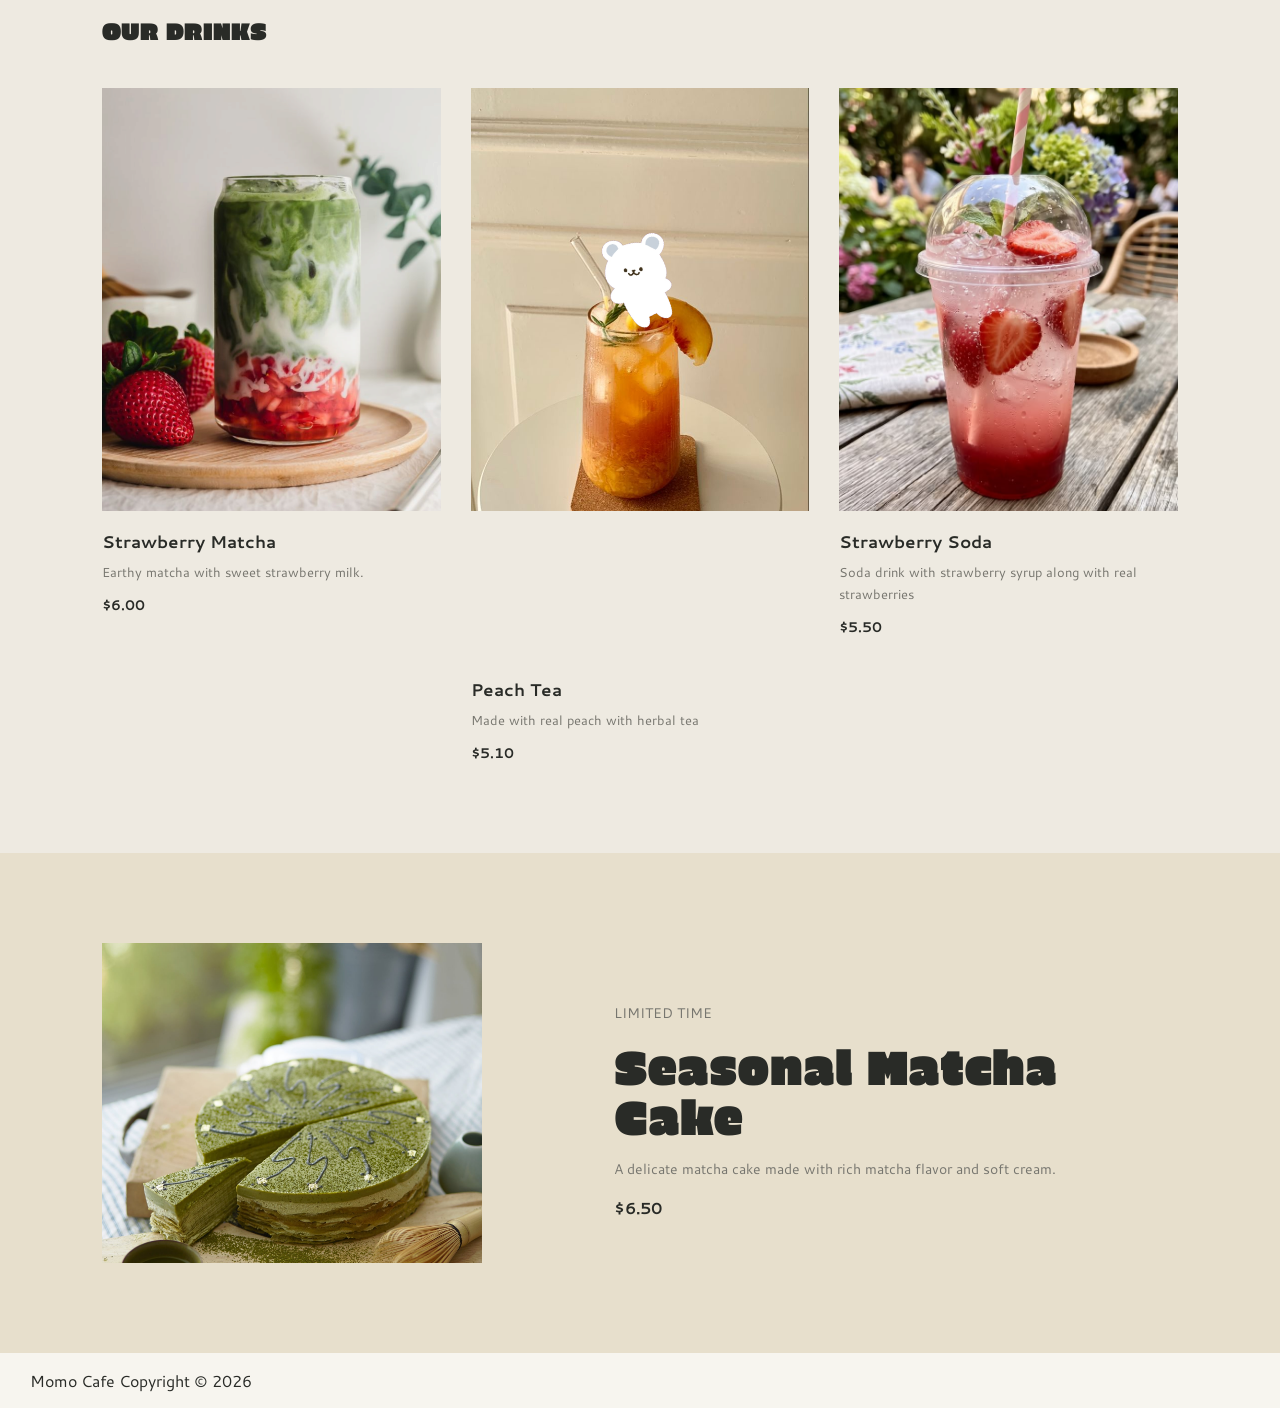
==== commit 1db33b07: "Add another mascot on menu html" ====
--- a/menu.html
+++ b/menu.html
@@ -129,6 +129,7 @@
                 <div class="product-card">
                     <div class="product-image">
                         <img src="assets/drink_5.jpg" alt="Peach tea"></div>
+                        <img class="mascot" id="mascot_2" src="assets/bearMascot.png" alt="Polar Bear Mascot" height="200">
                     <div class="product-info">
                         <h3>Peach Tea</h3>
                         <p>
--- a/style.css
+++ b/style.css
@@ -29,6 +29,8 @@
     margin: 0;
     font-family: "Redaction 10", serif;
     font-size: 2rem;
+    text-decoration: none;
+    color: #292B27;
 }
 
 .menu {
@@ -316,20 +318,10 @@
 
 .about-image .base {
     position: relative;
-    width: 100%;
     height: auto;
-    display: block;
-    object-fit: cover;
 }
 
 .about-image .hover {
-    position: absolute;
-    top: 0;
-    left: 0;
-    width: 100%;
-    height: 100%;
-    object-fit: cover;
-    display: block;
     opacity: 0;
 }
 
@@ -348,15 +340,6 @@
 .menu-page {
     background-color: #F7F5EF;
     color: #292B27;
-}
-
-
-.menu-page #logo {
-    position: absolute;
-    left: 50%;
-    transform: translateX(-50%);
-    margin: 0;
-    font-size: 2rem;
 }
 
 /* MENU INTRODUCTION */
@@ -498,6 +481,7 @@
     aspect-ratio: 4 / 5;
     overflow: hidden;
     background-color: #E8E1D6;
+    z-index: 1;
 }
 
 .product-image img {
@@ -590,6 +574,27 @@
     font-size: 16px;
 }
 
+/* Mascot */
+.mascot {
+    border-radius: 10px;
+    padding: 16px;
+}
+
+#mascot_1 {
+    position: absolute;
+    bottom: 20px;
+    right: 20px;
+}
+
+#mascot_2 {
+    width: 100px;
+    height: auto;
+    position:relative;
+    transform: rotate(-20deg);
+    z-index: 0;
+    bottom: 45%;
+    left: 30%;
+}
 
 /* Back to top button */
 .backTop {
@@ -606,13 +611,14 @@
     right: 20px;
     padding: 16px;
 
-    background: #657d6b4f;
+    background: #657d6b89;
     color: white;
     text-decoration: none;
+    transition: background-color 0.3s ease;
 }
 
 .backTop:hover {
-    background: #6a6d6799;
+    background: #6a6d67c1;
 }
 
 /* FOOTER */
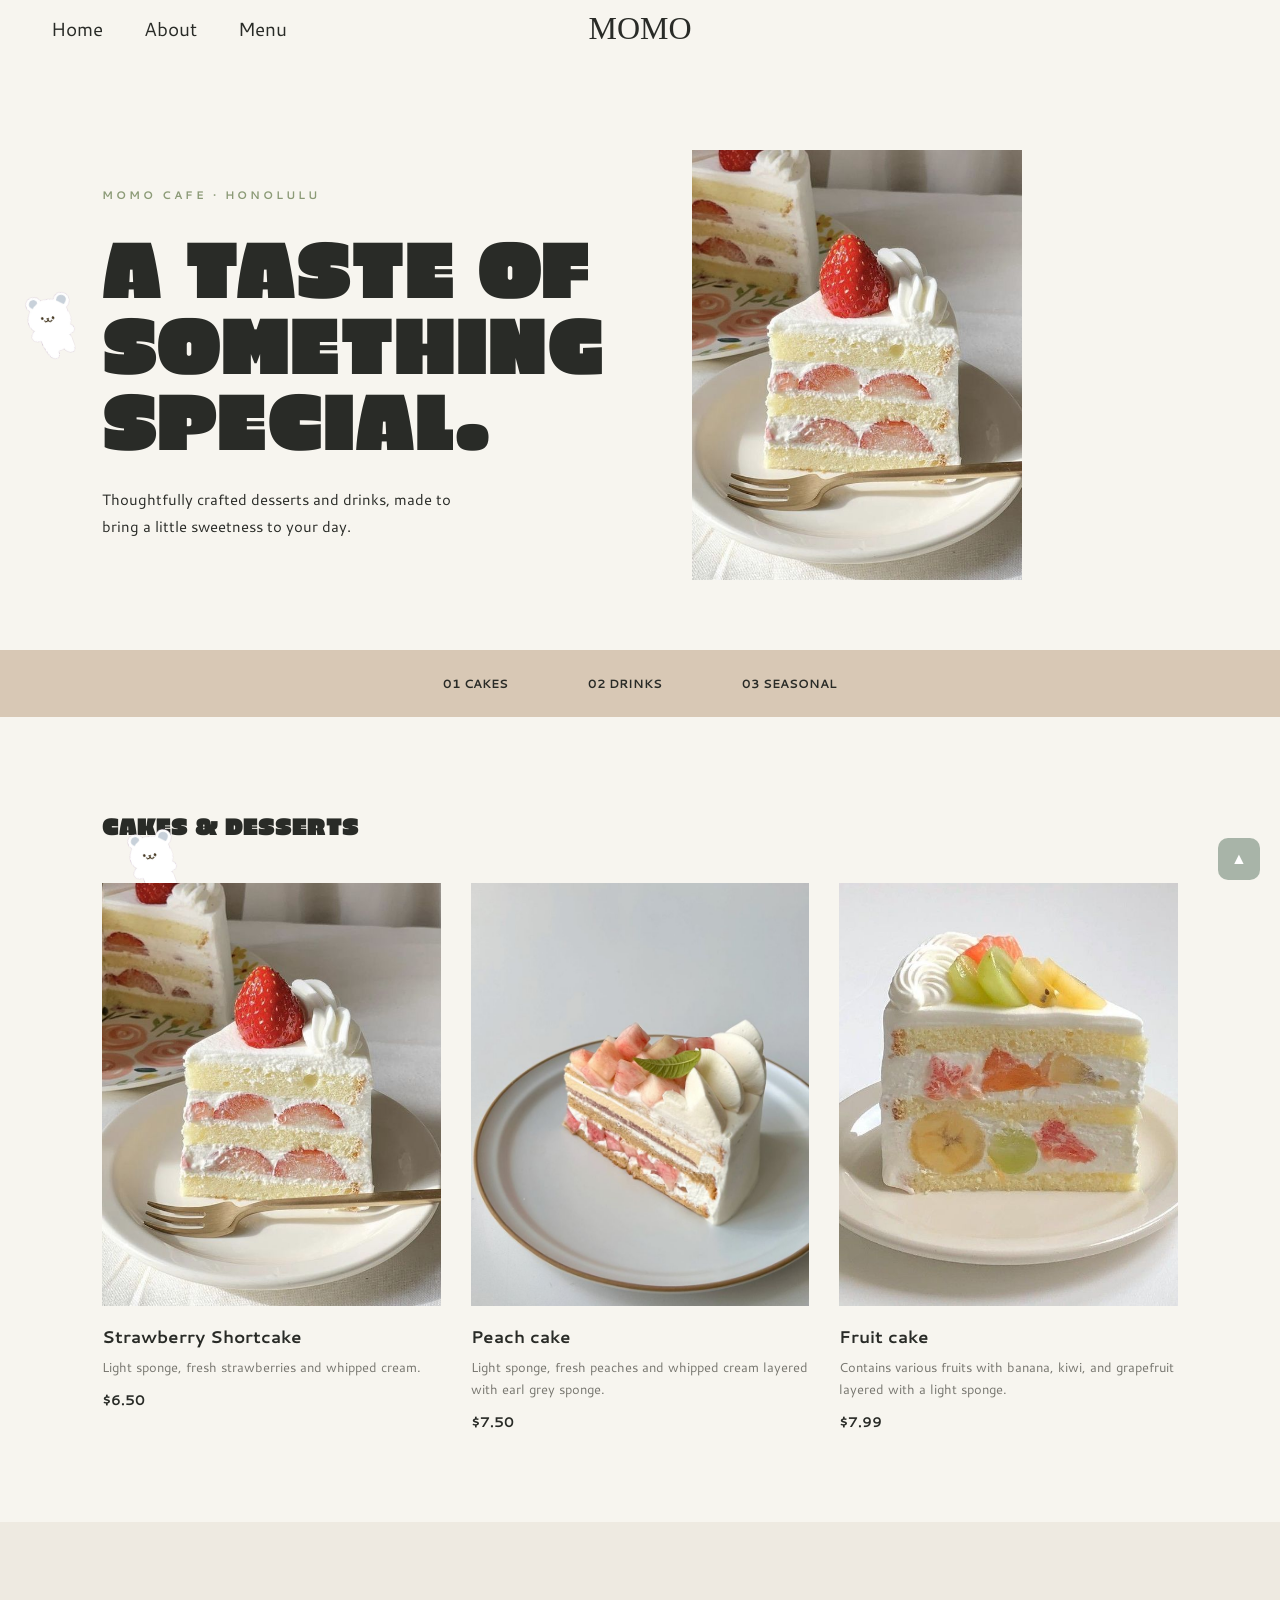
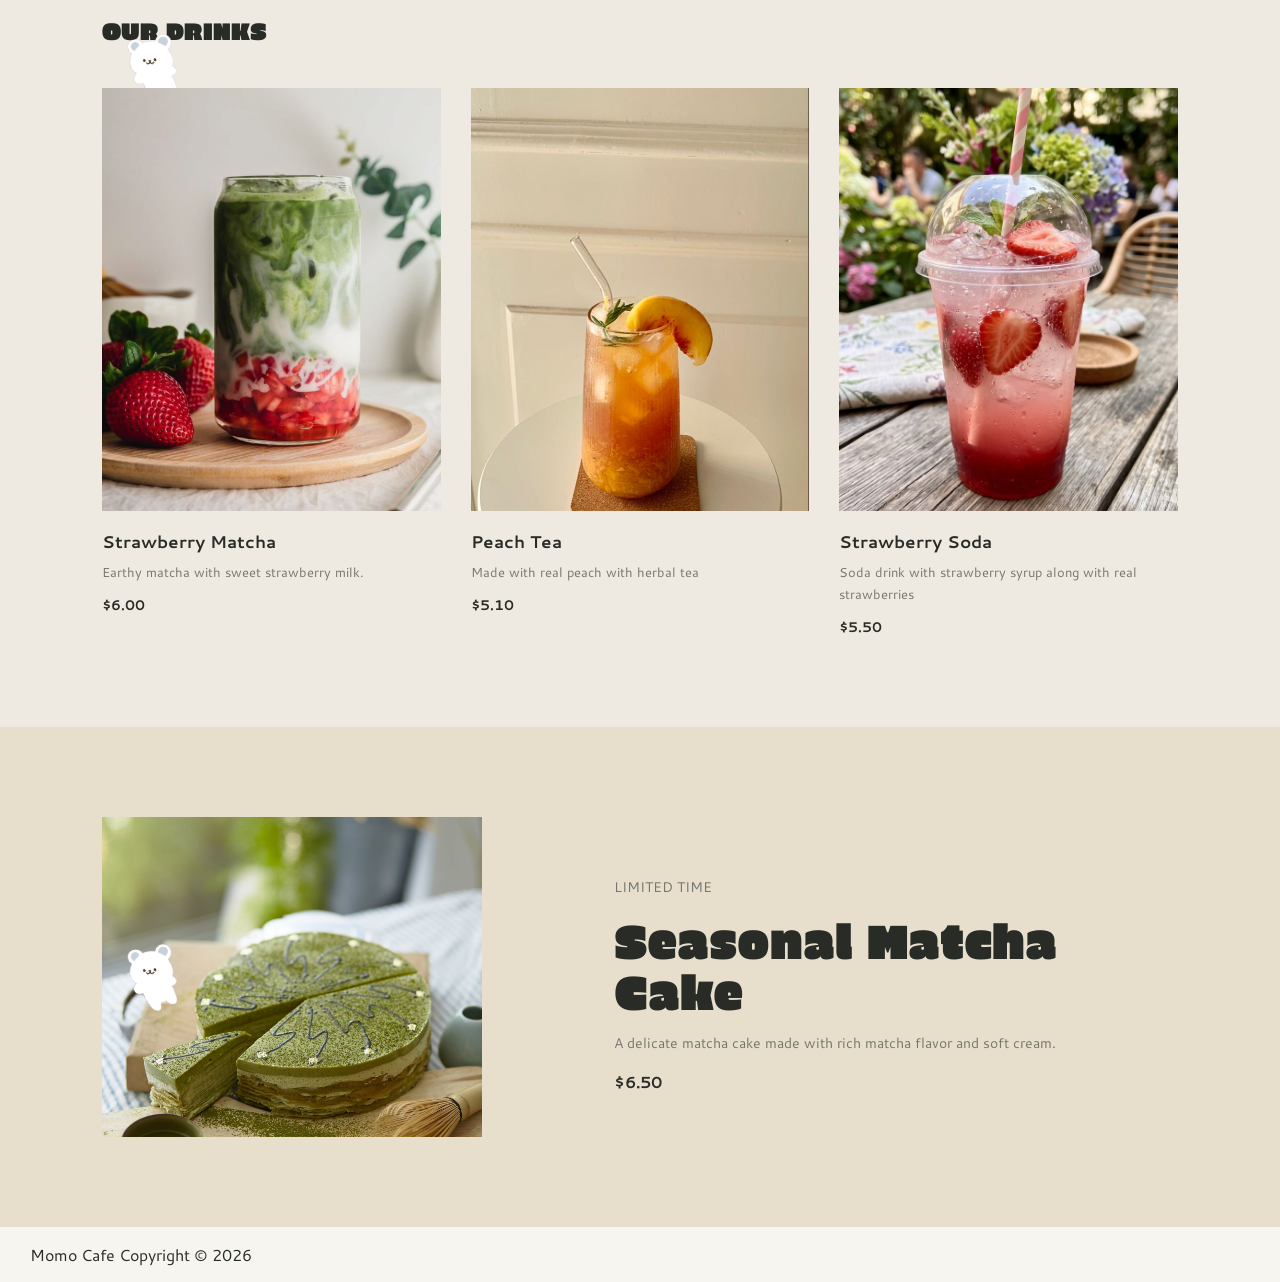
==== commit 9930f794: "add additional mascots" ====
--- a/menu.html
+++ b/menu.html
@@ -25,6 +25,7 @@
     <main>
         <!-- Menu Introduction -->
         <section class="menu-intro" id="top">
+            <img class="mascot" id="mascot_2" src="assets/bearMascot.png" alt="Polar Bear Mascot">
             <div class="intro-heading">
                 <p class="sub">
                     MOMO CAFE · HONOLULU
@@ -52,6 +53,7 @@
 
         <!-- Cakes and Desserts -->
         <section class="menu-section" id="cakes">
+            <img class="mascot" id="mascot_2" src="assets/bearMascot.png" alt="Polar Bear Mascot">
             <div class="section-heading">
                 <div>
                     <h2>CAKES & DESSERTS</h2>
@@ -107,6 +109,7 @@
 
         <!-- Drinks -->
         <section class="menu-section drinks-section" id="drinks">
+            <img class="mascot" id="mascot_2" src="assets/bearMascot.png" alt="Polar Bear Mascot">
             <div class="section-heading">
                 <div>
                     <h2>OUR DRINKS</h2>
@@ -129,7 +132,6 @@
                 <div class="product-card">
                     <div class="product-image">
                         <img src="assets/drink_5.jpg" alt="Peach tea"></div>
-                        <img class="mascot" id="mascot_2" src="assets/bearMascot.png" alt="Polar Bear Mascot" height="200">
                     <div class="product-info">
                         <h3>Peach Tea</h3>
                         <p>
@@ -154,6 +156,7 @@
 
         <!-- Seasonal Special -->
         <section class="season-featured" id="seasonal">
+            <img class="mascot" id="mascot_2" src="assets/bearMascot.png" alt="Polar Bear Mascot">
             <div class="seasonal-img">
                 <img src="assets/cake_4.jpg" alt="Matcha layered cake">
             </div>
@@ -164,6 +167,7 @@
                 <span>$6.50</span>
             </div>
         </section>
+        
         <a href="#top" class="backTop">▲</a>
     </main>
     <footer>
--- a/style.css
+++ b/style.css
@@ -474,6 +474,7 @@
 
 .product-card {
     min-width: 0;
+    position: relative;
 }
 
 .product-image {
@@ -587,13 +588,11 @@
 }
 
 #mascot_2 {
-    width: 100px;
+    width: 70px;
     height: auto;
-    position:relative;
+    position: absolute;
     transform: rotate(-20deg);
     z-index: 0;
-    bottom: 45%;
-    left: 30%;
 }
 
 /* Back to top button */
